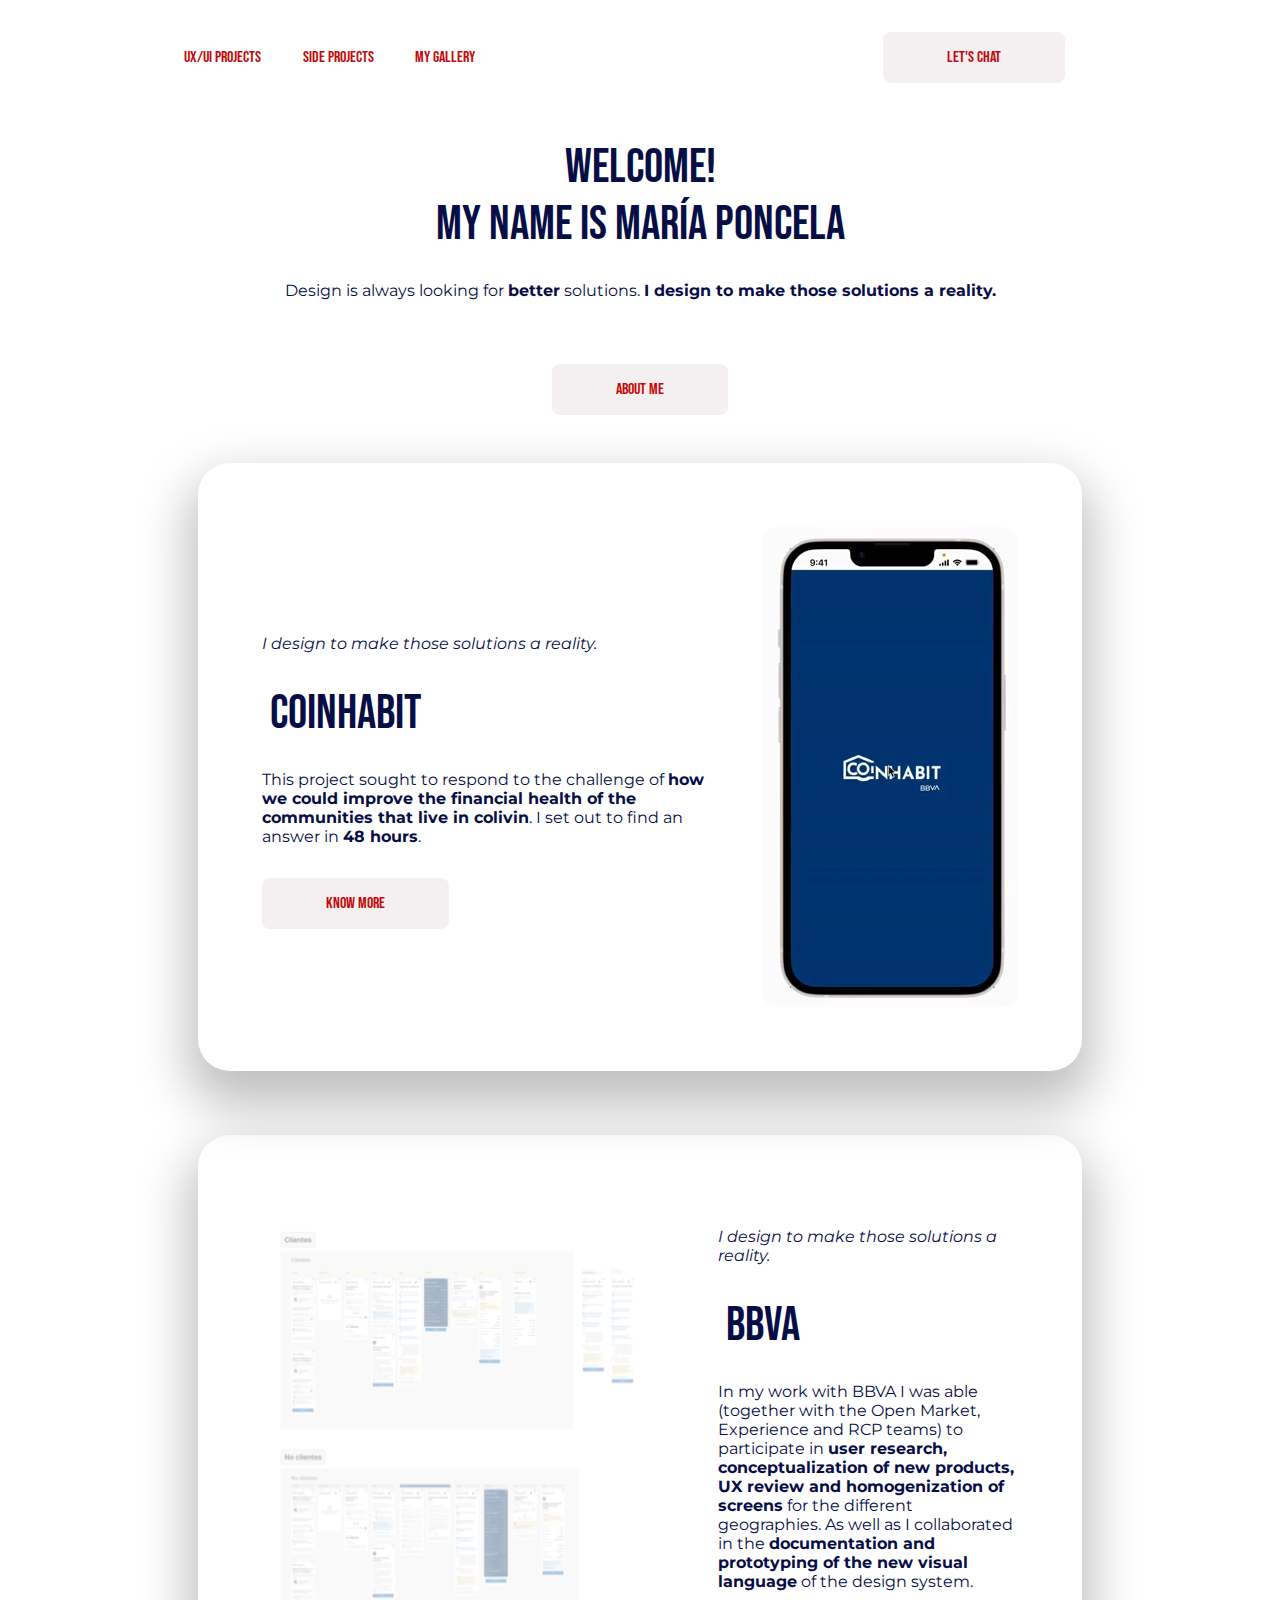
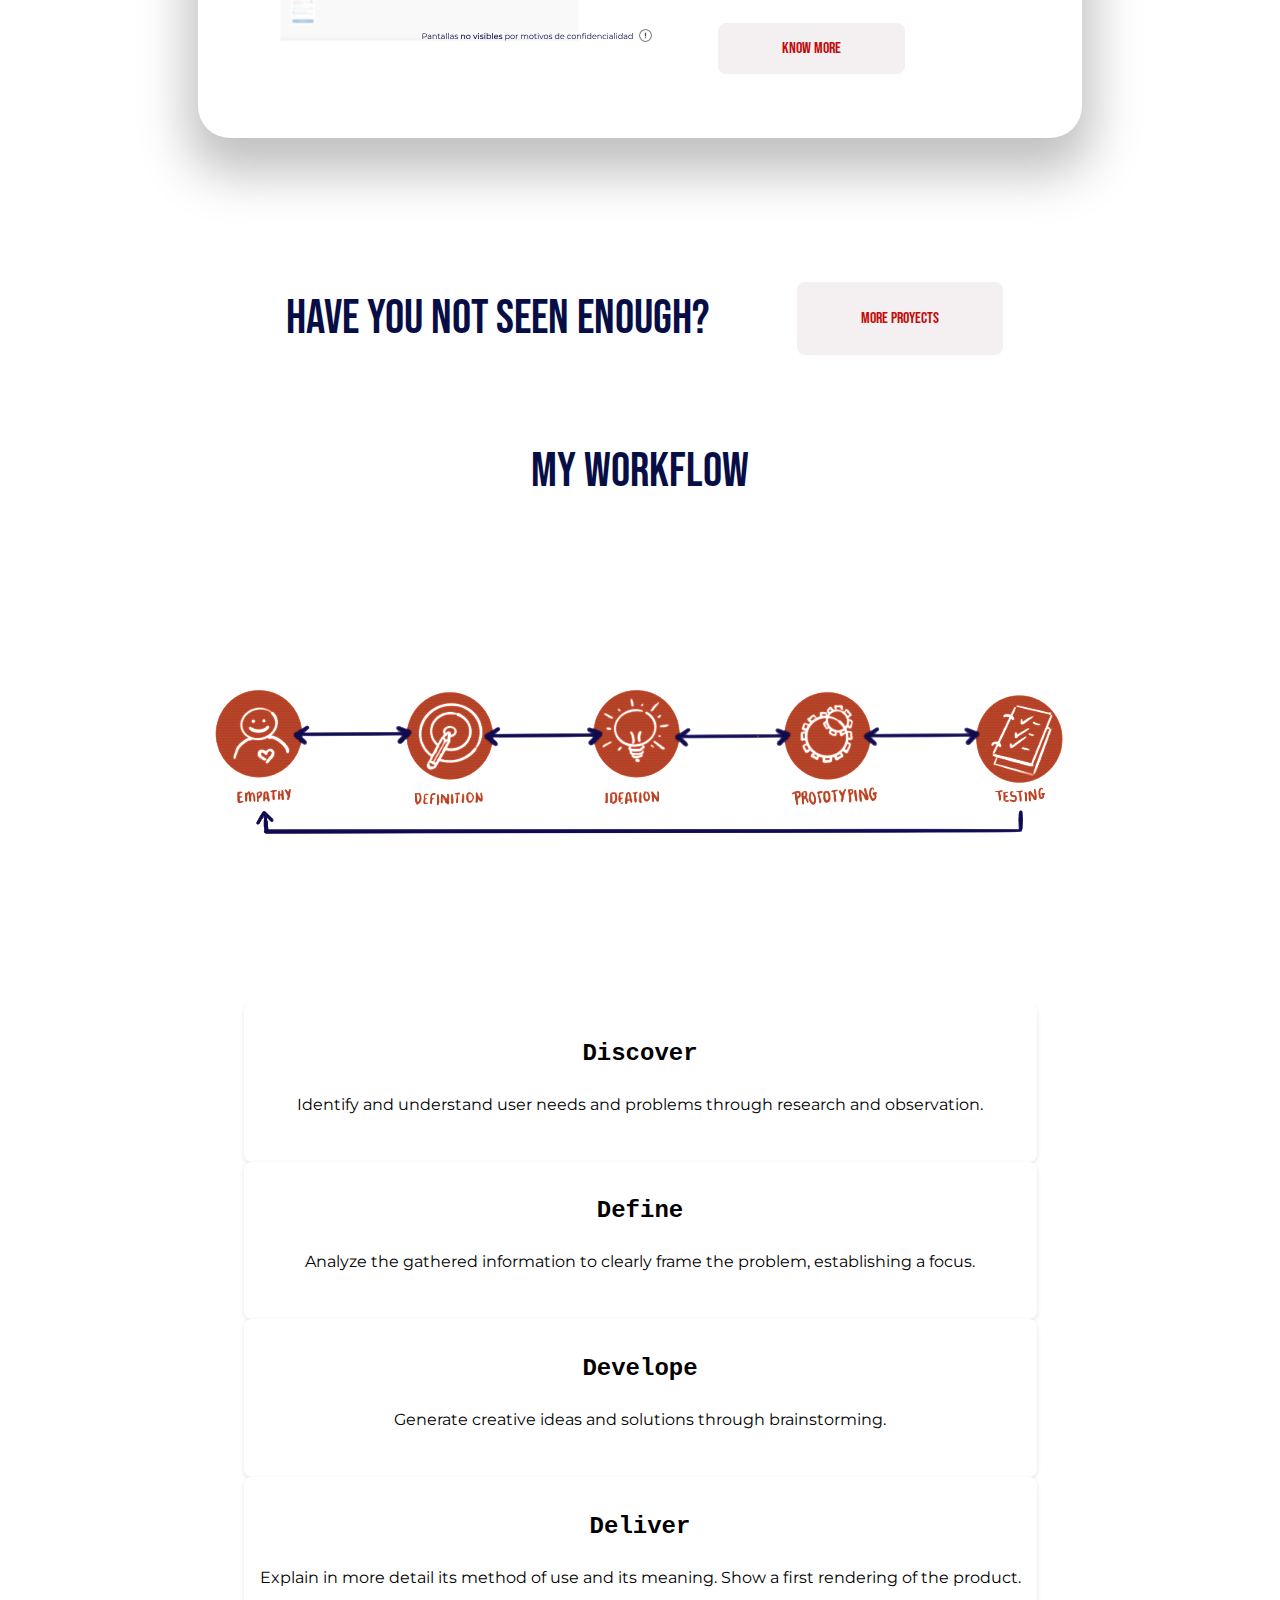
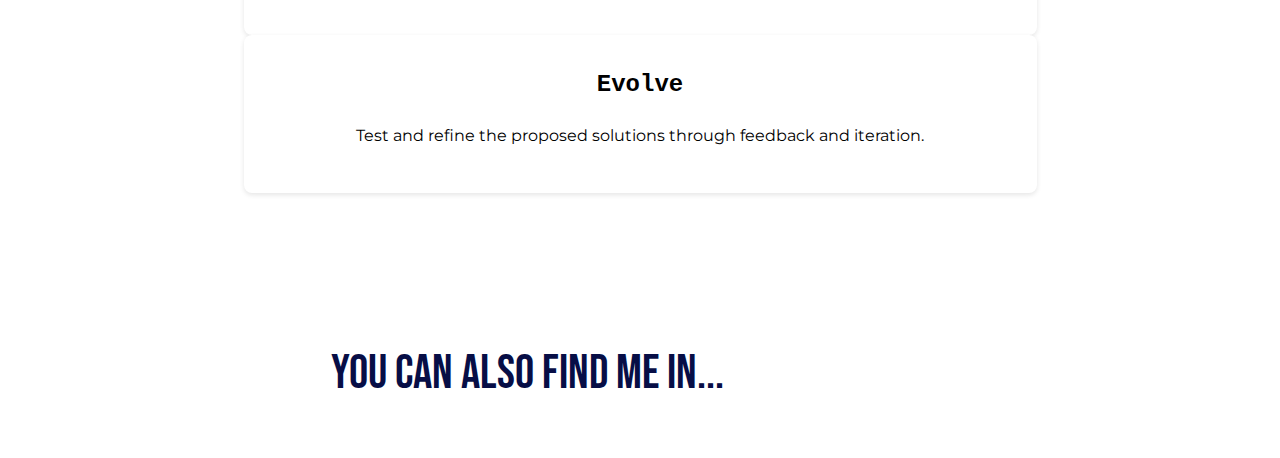
==== index.html @ a4294f57 "feat: rediseño web" ====
<!DOCTYPE html>
<html>
    <head>
        <meta charset="UTF-8">
    <meta name="viewport" content="width=device-width, initial-scale=1.0">
        <title>Meriweb</title>
        <link rel="stylesheet" href="https://cdnjs.cloudflare.com/ajax/libs/font-awesome/6.6.0/css/all.min.css" integrity="sha512-Kc323vGBEqzTmouAECnVceyQqyqdsSiqLQISBL29aUW4U/M7pSPA/gEUZQqv1cwx4OnYxTxve5UMg5GT6L4JJg==" crossorigin="anonymous" referrerpolicy="no-referrer" />
        <link rel="stylesheet" href="main.css">
    </head>

    <body>
        <header>
            <nav>
                <a href="index.html">UX/UI Projects</a>
                <a href="Side.html">Side Projects</a>
                <a href="Gallery.html">My Gallery</a>
            </nav>
            <button onclick="window.location='Chat.html'">Let's chat</button>
        </header>

        <main>
            <h1>Welcome!<br>My name is María Poncela</h1>
            <p>Design is always looking for <strong>better</strong> solutions. <strong>I design to make those solutions a reality.</strong></p>
            <button onclick="window.location='About.html'">About me</button>
        </main>
        

        <section class="proyect">
            <div>
                <p><em>I design to make those solutions a reality.</em></p>
                <h1>Coinhabit</h1>
                <p>This project sought to respond to the challenge of <strong>how we could improve the financial health of the communities that live in colivin</strong>. I set out to find an answer in <strong> 48 hours</strong>.</p>
                <button>know more</button>
            </div>
            <!-- <iframe style="border: 1px solid rgba(0, 0, 0, 0.1);" width="800" height="450" src="https://embed.figma.com/proto/X1qiUexBBU9hiqyT2tZWs3/Coinhabit?node-id=3-734&node-type=canvas&scaling=scale-down&content-scaling=fixed&page-id=0%3A1&starting-point-node-id=3%3A734&share=1&embed-host=share" allowfullscreen></iframe>            -->
            <video class="video" autoplay muted loop>
                <source src="images/coinhabit.mp4">
            </video>  
        </section>
        <section class="proyect">
            <img src="images/BBVA.svg">
            <div>
                <p><em>I design to make those solutions a reality.</em></p>
                <h1>BBVA</h1>
                <p>In my work with BBVA I was able (together with the Open Market, Experience and RCP teams) to participate in <strong>user research, conceptualization of new products, UX review and homogenization of screens</strong> for the different
                        geographies. As well as I collaborated in the <strong>documentation and prototyping
                        of the new visual language</strong> of the design system.</p>
                <button>know more</button>
            </div>
        </section>
        <section class="content">
            <h1>Have you not seen enough?</h1>
            <button onclick="window.location='Side.html'">more proyects</button>
        </section>
        <h1 class="work">My workflow</h1>
        <img class="process" src="images/process.gif" responsive-image></img>
        <div class="card-process">
            <div class="card1">
                <h2>Discover</h2>
                <p>Identify and understand user needs and problems through research and observation.</p>
            </div>
            <div class="card1">
                <h2>Define</h2>
                <p>Analyze the gathered information to clearly frame the problem, establishing a focus.</p>
            </div>
            <div class="card1">
                <h2>Develope</h2>
                <p>Generate creative ideas and solutions through brainstorming.</p>
            </div>
            <div class="card1">
                <h2>Deliver</h2>
                <p>Explain in more detail its method of use and its meaning. Show a first rendering of the product.</p>
            </div>
            <div class="card1">
                <h2>Evolve</h2>
                <p>Test and refine the proposed solutions through feedback and iteration.</p>
            </div>
        </div>
        <img class="loup" src="images/Footer.gif"></img>
        <footer>
            <h1>You can also find me in...</br></h1>
            <div class="RRSS">
                <button><i class="fab fa-linkedin-in"></i></button>
                <button><i class="fab fa-behance"></i></button>
                <button><i class="fab fa-instagram"></i></button>
                <button><i class="fab fa-github"></i></button>
            </div>
        </footer>
    </body>
---- main.css ----
@import url('https://fonts.googleapis.com/css2?family=Bebas+Neue&display=swap');
@import url("https://fonts.googleapis.com/css2?family=Montserrat&display=swap");


:root {
    font-size: 16px;
    font-family: 'Courier New', Courier, monospace;
    --red: #C30A0A;
    --bg: #F4F0F1;
    --black: #070E46;

    --ladoX: 60px;
    --ladoY: 60px;
    --esquina: 100%;

    --font-title: "Bebas Neue", sans-serif;
    --font-content: "Montserrat", sans-serif;
}

/* ----------------------------------------------------- */




body {
    display: flex;
    flex-direction: column;
    align-items: center;
    max-width: 944px;
    margin: 0 auto;
    margin-bottom: 2rem;
    cursor: url('images/cursor.svg'), auto; 
}


h1 {
    font-family: var(--font-title);
    color: var(--black);
    font-size: 3rem;
    font-weight: normal;
    margin: 0.5rem;
}

p {
    font-family: var(--font-content);
    margin: 0;
    margin-bottom: 2rem;
}

button {
    margin-left: auto;
    font-family: var(--font-title);
    font-size: 1rem;
    background-color: var(--bg); 
    border: none;              
    color: var(--red);             
    padding: 1rem 4rem;                    
    border-radius: 0.5rem;       
    transition: background-color 0.3s;
}

button:hover {
    background-color: var(--red); 
    color: white;
    cursor: url('images/cursor.svg'), auto;
}

.loup{
    padding-top: 2rem;
    margin-top: 2rem;
}

/* ----------------------------------------------------- */


header {
    display: flex;
    align-items: center;
    padding: 1rem; 
    width: 100%;
    margin: 1rem 0;
}

header button {
        position: relative;
        display: inline-block;
        margin-right: 5%;
      }
      
      .dropdown-content {
        display: none;
        position: absolute;
        background-color: #f9f9f9;
        min-width: 160px;
        box-shadow: 0px 8px 16px 0px rgba(0,0,0,0.2);
        padding: 12px 16px;
        z-index: 1;
      }
      
      .dropdown:hover .dropdown-content {
        display: block; }


nav {
    margin-right: auto;
    list-style-type: none;
    margin: 0;
    padding: 0;
    overflow: hidden;
}

nav a {
    font-family: var(--font-title);
    font-size: 1rem;
    color: var(--red); 
    text-decoration: none; 
    padding: 0 1rem;
    transition: background-color 0.3s;
}


a:hover:not(.active) { 
    color: black; 
    text-decoration: underline;
    font-size: 1.2rem;
    cursor: url('images/cursor6.svg'), auto;
}
 


/* ----------------welcome------------------------------------- */ 


main {
    padding: 1rem;
    text-align: center; 
    color: var(--black);
}

main img {
    max-width: 20rem;
}

main button {
    margin-top: 2rem;
}

.portada {
    border:thin solid black;
        width: 500% !important;
        height: 200px; /* Altura de la portada */
        background-size: cover;
        
    
}

/* ------------------trabajos----------------------------------- */





/* ------------------side proyects----------------------------------- */ 


.container {
    display: grid;
    grid-template-columns: repeat(2, 1fr);
    justify-content: center;
}

article {
    display: flex;
    flex-wrap: wrap;
    justify-content: center;
    align-items: center;
    max-width: 944px;
}

.card {
    position: relative; 
    display: flex;
    align-items: center; 
    justify-content: center; 
    text-align: center;  

    border-radius: 8px;  
    height: 300px;
    width: 400px;
  
    margin: 1rem;
    background-color: rgba(0, 0, 0, 0.05); 
    transition: background-color 0.3s ease;
    overflow: hidden; 
}

.card::before ,.image{
    content: ''; 
    position: absolute; 
    top: 0;
    left: 0;
    right: 0;
    bottom: 0;
    width: 450px;
    background-image: inherit; 
    background-size: cover; 
    background-position: center; 
    opacity: 0; 
    transition: opacity 0.3s ease; 
    z-index: 1;
    filter: brightness(100%); 
}

.image{
    width: 100%;
    height: 100%;
}

.card:hover::before ,.image:hover, .image:after {
    opacity: 1;
 }

 .card:hover .title {
    opacity: 0; 
}

.title {
    margin: 0; 
    color: var(--black); 
    z-index: 3; 
    position: relative; 
    transition: opacity 0.3s ease; 
}




.tags {
    position: absolute;
    top: 10px;
    left: 10px;
    
}

.tag {
    background-color: var(--bg);
    border: 1.5px solid var(--red);
    border-radius: 1rem;
    color: var(--red);
    font-family: var(--font-title);
    padding: 5px 10px;

    margin-right: 5px;
    font-size: 12px;
    z-index: 4;
    position: relative;

}




/* ------------------about----------------------------------- */ 

.about {
    display: flex;
    margin: 0 1.5rem; 
    color: var(--black);
    justify-content: center;
    align-items: center;
    width: 100%; 
    max-width:944px;
    padding: 4rem;
    border-radius: 2rem;
    gap: 3rem;
    box-shadow: 0 25px 50px 10px rgb(0 0 0 / 0.25);
}


.about img {
        max-width: 40%; 
        height: 70%; 
        width: 90%;
}


/* ------------------gallery----------------------------------- */ 

   
.responsive {
    display: grid;
    grid-template-columns: repeat(5, 1fr);
    justify-content: center;
    background-size: cover;
    gap: 0;
    row-gap: 0;
  }  


.gallery img:hover {
    box-shadow: 0 25px 50px 10px rgb(0 0 0 / 0.25);
    width: 0%;
    transform: scale(1);
    z-index: 2;
    position: relative;
    transition: 1s;
    border-radius: 0.5rem;
    width: 200%; 
    height: 100%;
  }
  
  
 .gallery img {
    width: 100%;
    height: auto;
    filter: brightness(100%);
    object-fit: cover;
    width: 200px; 
    height: 200px;
    gap: 0;
    row-gap: 0;

  }

/* 
.gallery1{
    position: relative;
    width: 400px;
    height: 300px;
    perspective: 1000px;
}
.comic {
    position: absolute;
    width: 50%;
    height: 100%;
    background-color: white;
    border: 1px solid #ccc;
    box-shadow: 0 0 10px rgba(0, 0, 0, 0.2);
    transform-origin: left; 
    transition: transform 0.6s;
}

.comic:hover{
    transform: rotateY(180deg);
} */

/* ------------------card proyects----------------------------------- */ 

.proyect {
    display: flex;
    margin: 2rem 1.5rem; 
    color: var(--black);
    justify-content: center;
    align-items: center;
    width: 80%;; 
    max-width:944px;
    padding: 4rem;
    border-radius: 2rem;
    gap: 3rem;
    box-shadow: 0 25px 50px 10px rgb(0 0 0 / 0.25);
}


/* ----------------------More proyects------------------------------- */ 

.content {
    display: flex;
    margin: 7rem 1.5rem 3rem; 
    justify-content: center;
    color: var(--black);
    max-width: 1000px;
    gap: 5rem;
    position: relative;
}


.content div {
    padding: 5rem 2rem;
}

video {
    border-radius: 1rem;
    min-height: 5rem;
}

/* ----------------------Chat------------------------------- */ 

form {
    display: flex;
    align-items: center;
    height: 200px;
}
.email{
    margin:calc(50vh - 220px) auto;
    padding:20px 30px;
    max-width:calc(100vw - 40px);
    box-sizing:border-box;
    position:relative;
}

input{
    width:80%;
    padding:10px;
    box-sizing:border-box;
    background:none;
    outline:none;
    resize:none;
    border:0;
    transition:all .3s;
    border-bottom:2px solid var(--red);
    font-family: var(--font-content);
}
input:focus{
    border-bottom:2px solid var(--black)
}

p:before{
    content:attr(type);
    display:block;
    margin:28px 0 0;
    font-size:14px;
    color:#5a5a5a
}

textarea {
        width: 100%;
        height: 150px;
        padding: 1rem 0 0 0.5rem;
        font-family: var(--font-content);
        border-bottom:2px solid var(--red)
} 


.contact{
    display: block;
    justify-items: right !important;
    width: 20%; 
    max-width:944px;
    text-align: right;
}

/* ----------------------process------------------------------- */ 

.work {
    text-align: center; 
    padding-top: 2rem;
    max-width: 800px;
}

.process {
    width: 100%;
    filter: brightness(150%); 
    
}

.card-container {
    display: grid;
    grid-template-columns: repeat(5, 1fr);
    gap: 1rem;
    padding: 1rem;
    font-family: var(--font-title);
    font-weight: normal;
    color: var(--black);  
    margin-bottom: 2rem;
}

.card1 h1 {
    font-family: var(--font-title);
}

.card1 {
    background: white;
    border: none;
    border-radius: 8px;
    padding: 1rem;
    text-align: center;
    box-shadow: 0 2px 5px rgba(0, 0, 0, 0.1);
    transition: transform 0.3s, box-shadow 0.3s;
    flex-direction: column;
}

.card:hover {
    transform: scale(1.05);
    box-shadow: 0 4px 10px rgba(0, 0, 0, 0.2);
}


/* ----------------------footer------------------------------- */ 

.loup {
    opacity: 1 !important;
    width: 944px;
    filter: none;

}

footer {
    display: flex;
    justify-content: center;
    align-items: center;
    width: 100%;
    padding: 1rem;

    border-radius: 0.5rem;
}


.RRSS {
    display: flex;
    margin-left: 5%;               
    border-radius: 0.5rem;
    gap: 0.5rem;
}

.RRSS button {
    padding: 1rem 1.2rem !important;
    background-color: white;              
    color: var(--black);                                    
}

.RRSS button:hover {
    background-color: var(--red); 
    color: white;
    cursor: url('images/cursor6.svg'), auto;
}








/* Media Queries */

@media (max-width: 800px) {
 
    h1{
        font-size: 230%;
        }
    
    /* ............................................. */
    
    nav a{
        display: block;
        width: 100%;
        margin-left: 5%;
        margin-right: 5%;
        gap: 10%;
    }


    /* ............................................. */

    main{
        margin: 10%;
    }
    main h1{
        font-size: 250%;
        width: 100%;
    }
    main p{
        font-size: 70%;
        width: 100%;
    }

    /* ............................................. */

    .proyect {
        font-size: 0.7rem; 
        width: 70%;
        flex-wrap: wrap;
        flex-direction: column; 
        align-items: center; 
        text-align: center; 
    }

    .proyect video,
    .proyect img {
        max-width: 90%; 
        height: 90%; 
        width: 100%;
    }

    /* ............................................. */  
    
    .about{
        font-size: 0.7rem; 
        width: 70%;
        flex-wrap: wrap;
        flex-direction: column; 
        align-items: center; 
        text-align: center; 
        display:block;
    }
    .about img{
        min-width: 70%;
    }

    /* ............................................. */

    .content {
        font-size: 0.7rem; 
        width: 80%;
        margin:10%
    }
    
    .content h1 {
        font-size: 300%;

    }

    /* ............................................. */

    .card-container {
        max-width: 100%;
        font-size: 50%;
    }

    /* ............................................. */

    .loup {
        display: none;
    }

    footer{
        display: flex;
        flex-wrap: wrap;
        font-size: 10%;
        justify-content: center;
        align-items: center;
        width: 80%;
        padding-top: 4rem;
    }
    footer h1{
        font-size: 1500%;
    }
    
}

@media (max-width: 500px) {
 
    h1{
    font-size: 200%;
    }

    /* ............................................. */

     nav a{
        display: block
    } 

    a{
        font-size: 80%;
    } 

    /* ............................................. */

    main{
        margin: 10%;
    }
    main h1{
        font-size: 250%;
        width: 100%;
    }
    main p{
        font-size: 70%;
        width: 100%;
    }

    /* ............................................. */

    .proyect {
        font-size: 0.5rem; 
        width: 55%;
        flex-wrap: wrap;
        flex-direction: column; 
        align-items: center; 
        text-align: center; 

    }

    .proyect video,
    .proyect img {
        max-width: 90%; 
        height: 90%; 
        width: 100%;
    }

    /* ............................................. */

    .about{
        font-size: 0.7rem; 
        width: 50%;
        flex-wrap: wrap;
        flex-direction: column; 
        align-items: center; 
        text-align: center; 
    }

    .about img{
        min-width: 50%;
    }

    /* ............................................. */

    .content {
        font-size: 0.5rem; 
        width: 200px;
        margin:10%
    }
    
    .content h1 {
        font-size: 300%;

    }
    
    /* ............................................. */

    .card-container {
        display: flex;
        flex-wrap: wrap;
        font-size: 50%;
        justify-content: center;
    }

    /* ............................................. */   

    .loup {
        display: none;
    }

    footer{
        display: flex;
        flex-wrap: wrap;
        font-size: 10%;
        justify-content: center;
        align-items: center;
        width: 70%;
    }
    footer h1{
        font-size: 1500%;
    }

}

@media (max-width: 390px) {
    
    .body{
        margin: 7rem;
        font-size: 30%;
    }

    h1{
        font-size: 200%;
        }
    
    /* ............................................. */   

    nav a{
        display: block
    } 

    a{
        font-size: 70%;
    }

    /* ............................................. */   
 
    .main{
        font-size: 10%;
    }

    /* ............................................. */   

    .proyect {
        font-size: 0.5rem;
        width: 55%;
        flex-wrap: wrap;
        flex-direction: column; 
        align-items: center; 
        text-align: center; 

    }

    .proyect video,
    .proyect img {
        max-width: 100%; 
        height: 100%; 
        width: 100%;
    }

    /* ............................................. */

    .about{
        font-size: 0.7rem; 
        width: 50%;
        flex-wrap: wrap;
        flex-direction: column; 
        align-items: center; 
        text-align: center; 
    }
    .about img{
        min-width: 100%;
    }


    /* ............................................. */   

    .content {
        font-size: 0.5rem; 
        width: 200px;
    }
    
    .content h1 {
        font-size: 300%;

    }

    /* ............................................. */

    .card-container {
        max-width: 100%;
        font-size: 50%;
    }

    /* ............................................. */   

    .loup {
        display: none;
    }

    footer{
        display: flex;
        flex-wrap: wrap;
        font-size: 10%;
        justify-content: center;
        align-items: center;
        width: 70%;
    }
    footer h1{
        font-size: 1500%;
    }
    
}
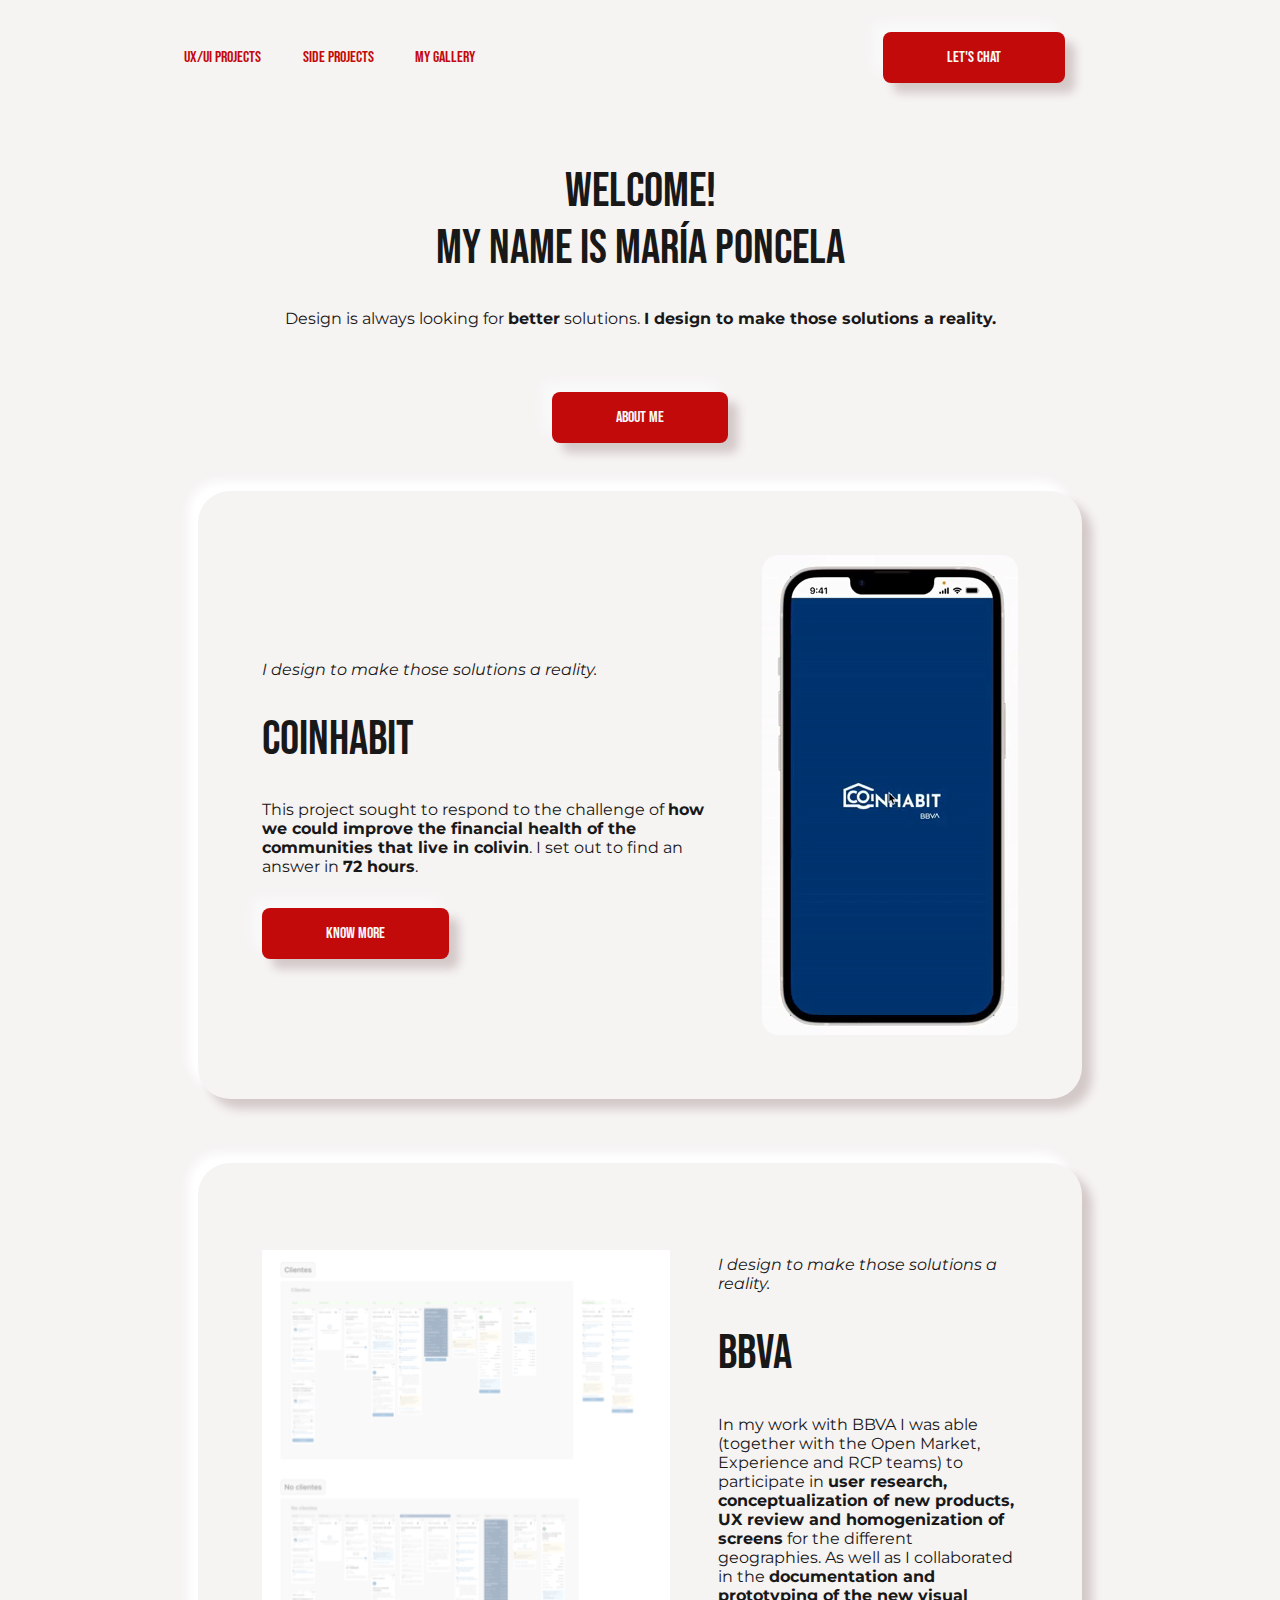
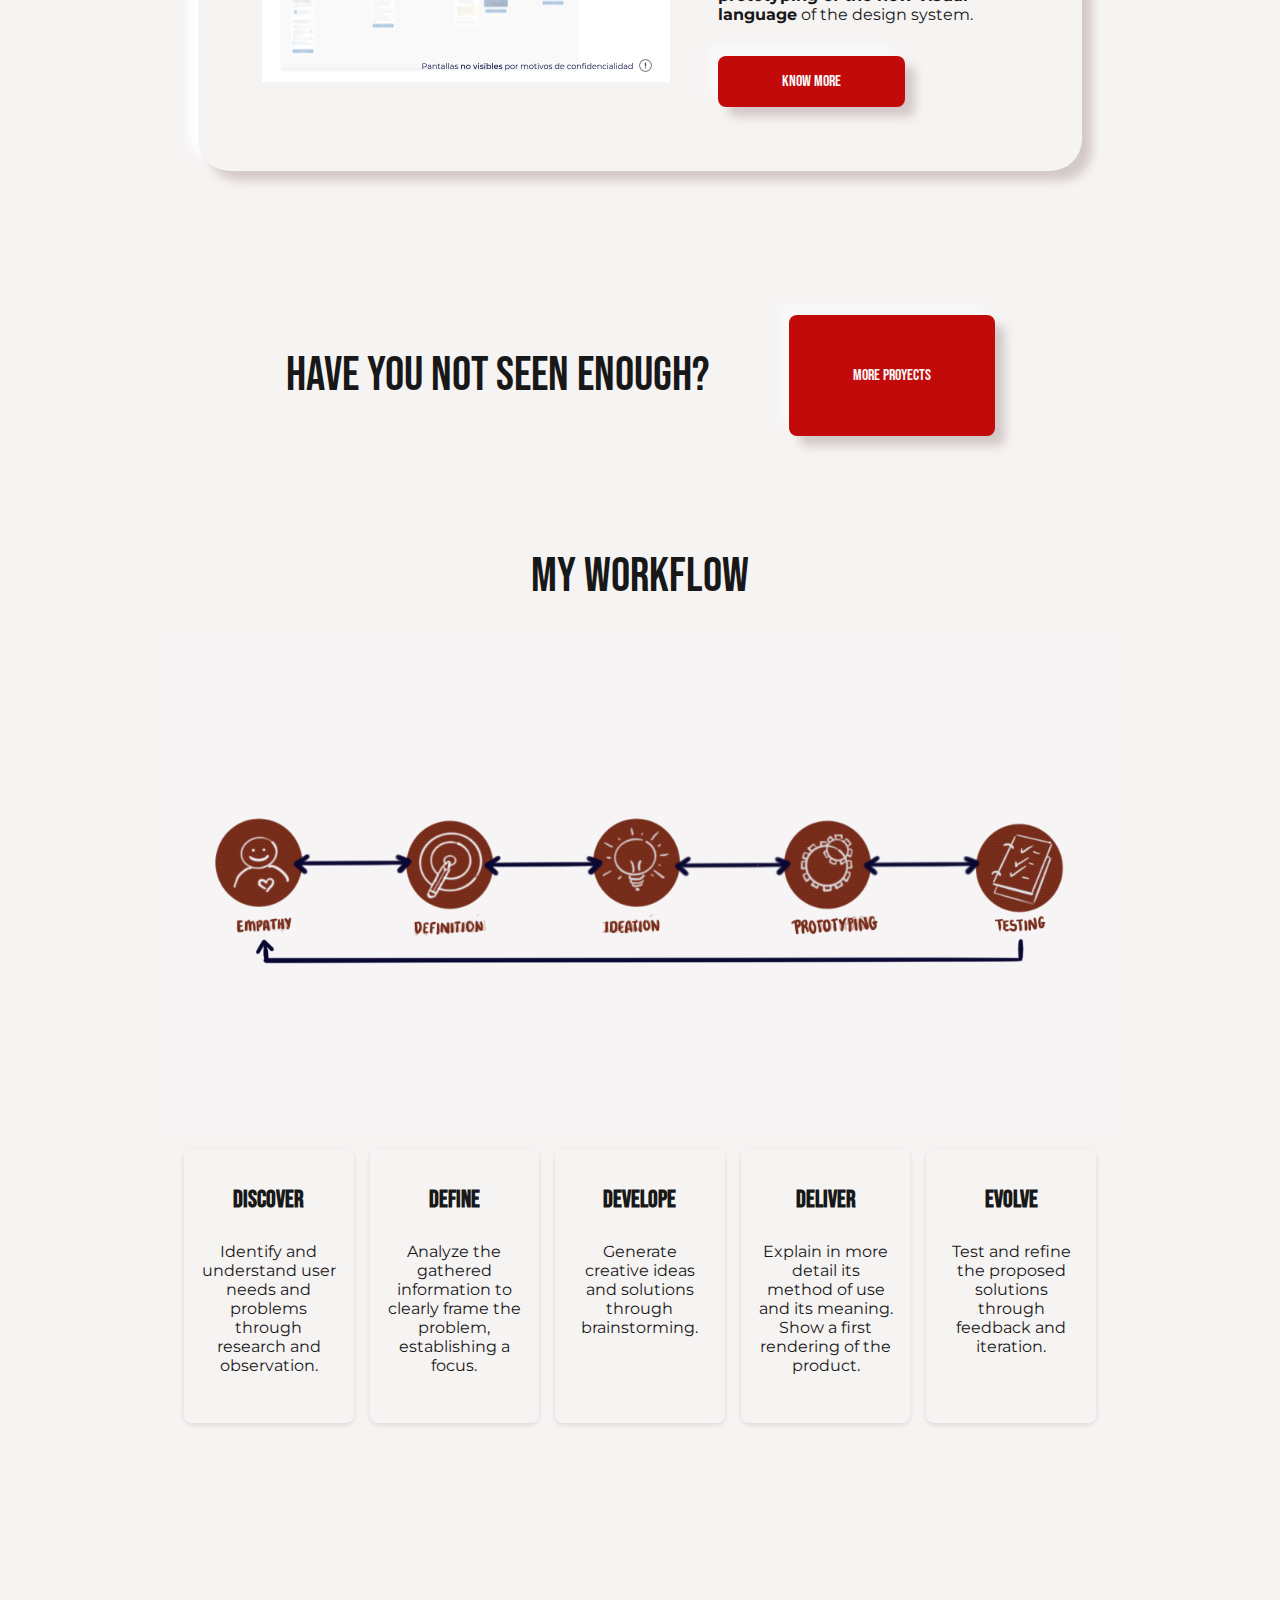
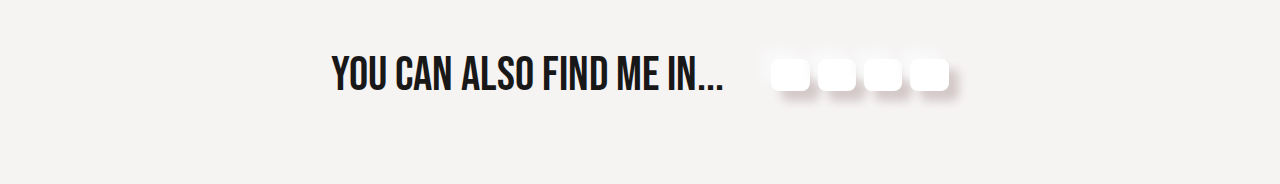
==== commit ae78003d: "Fix button BBVA" ====
--- a/index.html
+++ b/index.html
@@ -29,8 +29,8 @@
             <div>
                 <p><em>I design to make those solutions a reality.</em></p>
                 <h1>Coinhabit</h1>
-                <p>This project sought to respond to the challenge of <strong>how we could improve the financial health of the communities that live in colivin</strong>. I set out to find an answer in <strong> 48 hours</strong>.</p>
-                <button>know more</button>
+                <p>This project sought to respond to the challenge of <strong>how we could improve the financial health of the communities that live in colivin</strong>. I set out to find an answer in <strong> 72 hours</strong>.</p>
+                <button onclick="window.location='Coinhabit.html'">know more</button>
             </div>
             <!-- <iframe style="border: 1px solid rgba(0, 0, 0, 0.1);" width="800" height="450" src="https://embed.figma.com/proto/X1qiUexBBU9hiqyT2tZWs3/Coinhabit?node-id=3-734&node-type=canvas&scaling=scale-down&content-scaling=fixed&page-id=0%3A1&starting-point-node-id=3%3A734&share=1&embed-host=share" allowfullscreen></iframe>            -->
             <video class="video" autoplay muted loop>
@@ -45,7 +45,7 @@
                 <p>In my work with BBVA I was able (together with the Open Market, Experience and RCP teams) to participate in <strong>user research, conceptualization of new products, UX review and homogenization of screens</strong> for the different
                         geographies. As well as I collaborated in the <strong>documentation and prototyping
                         of the new visual language</strong> of the design system.</p>
-                <button>know more</button>
+                <button onclick="window.location='bbva.html'">know more</button>
             </div>
         </section>
         <section class="content">
@@ -80,10 +80,10 @@
         <footer>
             <h1>You can also find me in...</br></h1>
             <div class="RRSS">
-                <button><i class="fab fa-linkedin-in"></i></button>
-                <button><i class="fab fa-behance"></i></button>
-                <button><i class="fab fa-instagram"></i></button>
-                <button><i class="fab fa-github"></i></button>
+                <button onclick="window.location='https://www.linkedin.com/in/mariaponzela/'"><i class="fab fa-linkedin-in"></i></button>
+                <button onclick="window.location='https://www.linkedin.com/in/mariaponzela/'"><i class="fab fa-behance"></i></button>
+                <button onclick="window.location='https://www.instagram.com/mariaponzela/?next=%2F&hl=es'"><i class="fab fa-instagram"></i></button>
+                <button onclick="window.location='https://github.com/mariaponzela/website'"><i class="fab fa-github"></i></button>
             </div>
         </footer>
     </body>
--- a/main.css
+++ b/main.css
@@ -8,6 +8,15 @@
     --red: #C30A0A;
     --bg: #F4F0F1;
     --black: #070E46;
+    --back: #EDF2F0;
+    --neu-1: #f6f3f3;
+    --neu-2: #d4c9c9;
+
+    --white: #f9f9f9;
+    --gray: #a0a5a8;
+    --black: #181818;
+
+    --purple: #032ba5;
 
     --ladoX: 60px;
     --ladoY: 60px;
@@ -15,10 +24,11 @@
 
     --font-title: "Bebas Neue", sans-serif;
     --font-content: "Montserrat", sans-serif;
+
+    
 }
 
 /* ----------------------------------------------------- */
-
 
 
 
@@ -30,6 +40,8 @@
     margin: 0 auto;
     margin-bottom: 2rem;
     cursor: url('images/cursor.svg'), auto; 
+    background-color: var(--neu-1);
+	color: var(--gray);
 }
 
 
@@ -38,7 +50,6 @@
     color: var(--black);
     font-size: 3rem;
     font-weight: normal;
-    margin: 0.5rem;
 }
 
 p {
@@ -51,18 +62,23 @@
     margin-left: auto;
     font-family: var(--font-title);
     font-size: 1rem;
-    background-color: var(--bg); 
+    background-color: var(--red); 
     border: none;              
-    color: var(--red);             
+    color: var(--white);             
     padding: 1rem 4rem;                    
     border-radius: 0.5rem;       
-    transition: background-color 0.3s;
+	box-shadow:
+		10px 10px 10px var(--neu-2),
+		-10px -10px 10px var(--white);
 }
 
 button:hover {
-    background-color: var(--red); 
-    color: white;
+    background-color: var(--white); 
+    color: var(--red);
     cursor: url('images/cursor.svg'), auto;
+    box-shadow: 0 0 0 transparent, 0 0 0 transparent, inset -10px -10px 10px 0px var(--white), inset 10px 10px 10px 0px #aeaec0;
+  transform: scale(.9);
+    
 }
 
 .loup{
@@ -79,6 +95,8 @@
     padding: 1rem; 
     width: 100%;
     margin: 1rem 0;
+
+    
 }
 
 header button {
@@ -87,18 +105,6 @@
         margin-right: 5%;
       }
       
-      .dropdown-content {
-        display: none;
-        position: absolute;
-        background-color: #f9f9f9;
-        min-width: 160px;
-        box-shadow: 0px 8px 16px 0px rgba(0,0,0,0.2);
-        padding: 12px 16px;
-        z-index: 1;
-      }
-      
-      .dropdown:hover .dropdown-content {
-        display: block; }
 
 
 nav {
@@ -145,37 +151,156 @@
     margin-top: 2rem;
 }
 
-.portada {
-    border:thin solid black;
-        width: 500% !important;
-        height: 200px; /* Altura de la portada */
-        background-size: cover;
-        
-    
-}
 
 /* ------------------trabajos----------------------------------- */
 
-
-
-
+.cover_coinhabit {
+    background-image: url('images/Coinhabit/coinhabit3.jpg'); 
+    background-size: cover;
+    background-position: center;
+    display: flex;
+    align-items: left;
+    text-align: left;
+    height: 400px;
+    width: 944px;
+    transform: scale(1);
+}
+
+.cover_bbva {
+    background-image: url('images/BBVA/vela.jpg'); 
+    background-size: cover;
+    background-position: center;
+    display: flex;
+    align-items: left;
+    text-align: left;
+    height: 400px;
+    width: 944px;
+    transform: scale(1);
+}
+
+.video_coinhabit {
+    width: 100%;; 
+    max-width:944px;
+}
+
+.video_process {
+    width: 450px; 
+    max-width:450px;
+}
+.context {
+    display: flex;
+    margin: 4rem 1.5rem; 
+    color: var(--black);
+    justify-content: center;
+    align-items: center;
+    width: 95%; 
+    max-width:944px;
+    /* padding: 2rem; */
+    border-radius: 2rem;
+    gap: 3rem;
+    text-align: center;
+    /* border: thin solid black; */ 
+    /* /* position: relative;
+    animation: mymove 5s;
+    animation-fill-mode: forwards;
+    animation-timing-function: ease; */
+}
+
+.context1 {
+    display: flex;
+    text-align: left;
+    width: 100%; 
+    margin: 4rem;
+}
+
+/* @keyframes mymove {
+    from {left: -4000px;}
+    to {left: 0px;}
+  } */ 
+
+
+  .renders {
+    display: grid;
+    grid-template-columns: repeat(2, 1fr);
+    justify-content: center;
+    background-size: cover;
+    gap: 0;
+    row-gap: 0;
+  }  
+
+.ejemplos {
+    width: 470px;
+    height: 400px;
+    object-fit:cover;
+}
+
+.ContainerCenter{
+    display: flex;
+    align-items: center;
+    flex-direction: column;
+  }
+  /* Input */
+  input{display: none}
+  
+  .carrusel {
+    width: 944px; /* Ancho ajustado */
+    height: 510px; /* Alto ajustado */
+    overflow: hidden;
+    position: relative;
+    border: 2px solid #ccc;
+}
+.slides {
+    display: flex;
+    transition: transform 0.5s ease;
+    width: 100%; /* Ancho fijo */
+}
+.slide {
+    min-width: 944px; /* Ancho de cada página ajustado */
+    height: 510px; /* Alto de cada página ajustado */
+}
+canvas {
+    width: 100%;
+    height: auto;
+}
+
+.arrow {
+    position: absolute;
+    top: 50%;
+    transform: translateY(-50%);
+    background-color: rgba(255, 255, 255, 0.7);
+    border: 1px solid #ccc;
+    cursor: pointer;
+    padding: 10px;
+    z-index: 10;
+}
+.arrow-left {
+    left: 10px;
+}
+.arrow-right {
+    right: 10px;
+}
 
 /* ------------------side proyects----------------------------------- */ 
 
+
+.container {
+ 
+    justify-content: center;
+    max-width: 944px;
+}
 
 .container {
     display: grid;
     grid-template-columns: repeat(2, 1fr);
-    justify-content: center;
-}
-
-article {
+}
+
+/* article {
     display: flex;
     flex-wrap: wrap;
     justify-content: center;
     align-items: center;
     max-width: 944px;
-}
+} */
 
 .card {
     position: relative; 
@@ -273,7 +398,10 @@
     padding: 4rem;
     border-radius: 2rem;
     gap: 3rem;
-    box-shadow: 0 25px 50px 10px rgb(0 0 0 / 0.25);
+    background-color: var(--neu-1);
+	box-shadow:
+		10px 10px 10px var(--neu-2),
+		-10px -10px 10px white;
 }
 
 
@@ -357,7 +485,10 @@
     padding: 4rem;
     border-radius: 2rem;
     gap: 3rem;
-    box-shadow: 0 25px 50px 10px rgb(0 0 0 / 0.25);
+    background-color: var(--neu-1);
+	box-shadow:
+		10px 10px 10px var(--neu-2),
+		-10px -10px 10px white;
 }
 
 
@@ -449,12 +580,12 @@
 
 .process {
     width: 100%;
-    filter: brightness(150%); 
-    
-}
-
-.card-container {
-    display: grid;
+    filter: brightness(99%); 
+    
+}
+
+.card-process {
+    display: grid !important;
     grid-template-columns: repeat(5, 1fr);
     gap: 1rem;
     padding: 1rem;
@@ -469,7 +600,7 @@
 }
 
 .card1 {
-    background: white;
+    background: var(--neu-1);
     border: none;
     border-radius: 8px;
     padding: 1rem;
@@ -485,6 +616,9 @@
 }
 
 
+
+
+
 /* ----------------------footer------------------------------- */ 
 
 .loup {
@@ -521,7 +655,8 @@
 .RRSS button:hover {
     background-color: var(--red); 
     color: white;
-    cursor: url('images/cursor6.svg'), auto;
+    cursor: url('images/cursor.svg'), auto;
+
 }
 
 
@@ -599,6 +734,14 @@
 
     /* ............................................. */
 
+    .responsive {
+        display: grid;
+        grid-template-columns: repeat(3, 1fr);
+     }
+
+    /* ............................................. */
+
+
     .content {
         font-size: 0.7rem; 
         width: 80%;
@@ -612,7 +755,7 @@
 
     /* ............................................. */
 
-    .card-container {
+    .card-process {
         max-width: 100%;
         font-size: 50%;
     }
@@ -689,6 +832,31 @@
 
     /* ............................................. */
 
+    .container {
+        display: grid;
+        grid-template-columns: repeat(1, 1fr);
+    }
+
+    .card {
+        height: 300px;
+        width: 300px; 
+    }
+    
+    .card::before ,.image{
+        width: 350px;
+        object-fit: cover;
+     }
+
+    /* ............................................. */
+
+    .responsive {
+        display: grid;
+        grid-template-columns: repeat(2, 1fr);
+    
+     }
+
+    /* ............................................. */
+
     .about{
         font-size: 0.7rem; 
         width: 50%;
@@ -717,7 +885,7 @@
     
     /* ............................................. */
 
-    .card-container {
+    .card-process {
         display: flex;
         flex-wrap: wrap;
         font-size: 50%;
@@ -792,6 +960,14 @@
 
     /* ............................................. */
 
+    .responsive {
+        display: grid;
+        grid-template-columns: repeat(2, 1fr);
+     }
+
+    /* ............................................. */
+
+
     .about{
         font-size: 0.7rem; 
         width: 50%;
@@ -819,7 +995,7 @@
 
     /* ............................................. */
 
-    .card-container {
+    .card-process {
         max-width: 100%;
         font-size: 50%;
     }
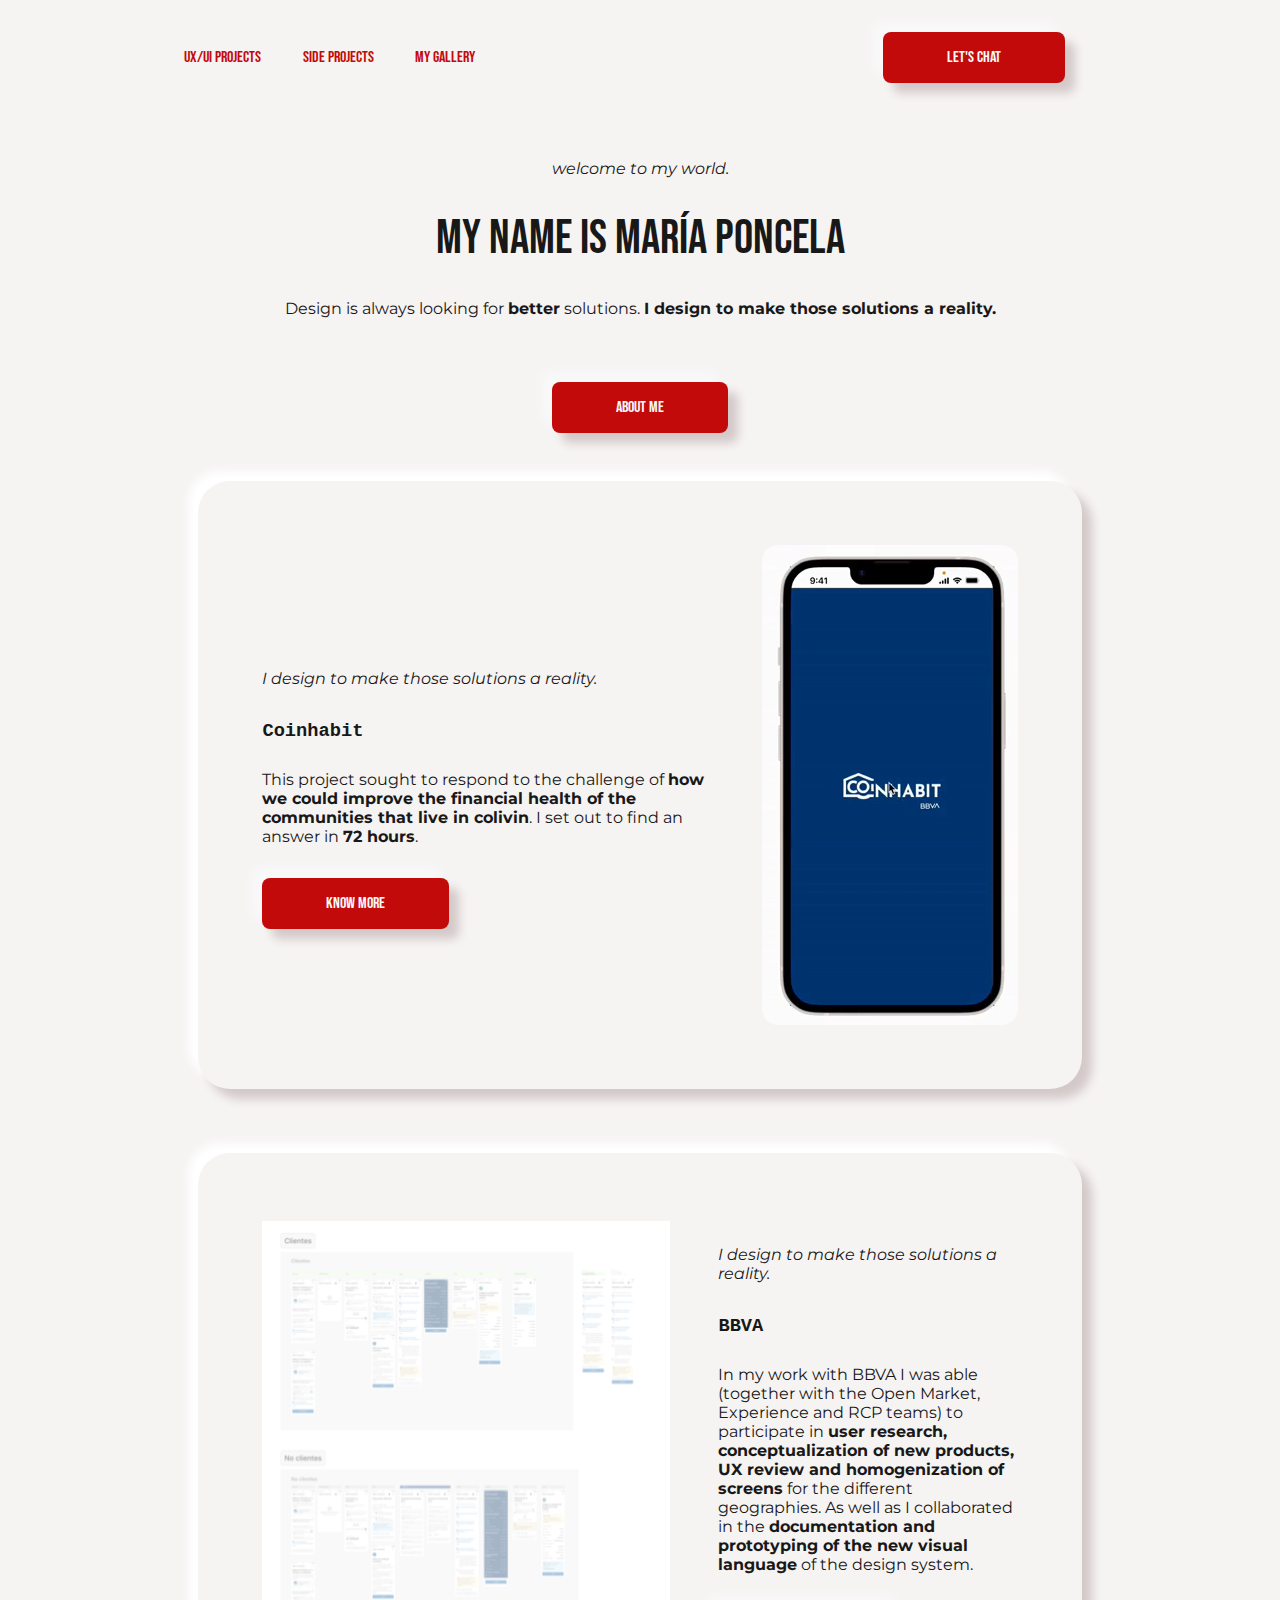
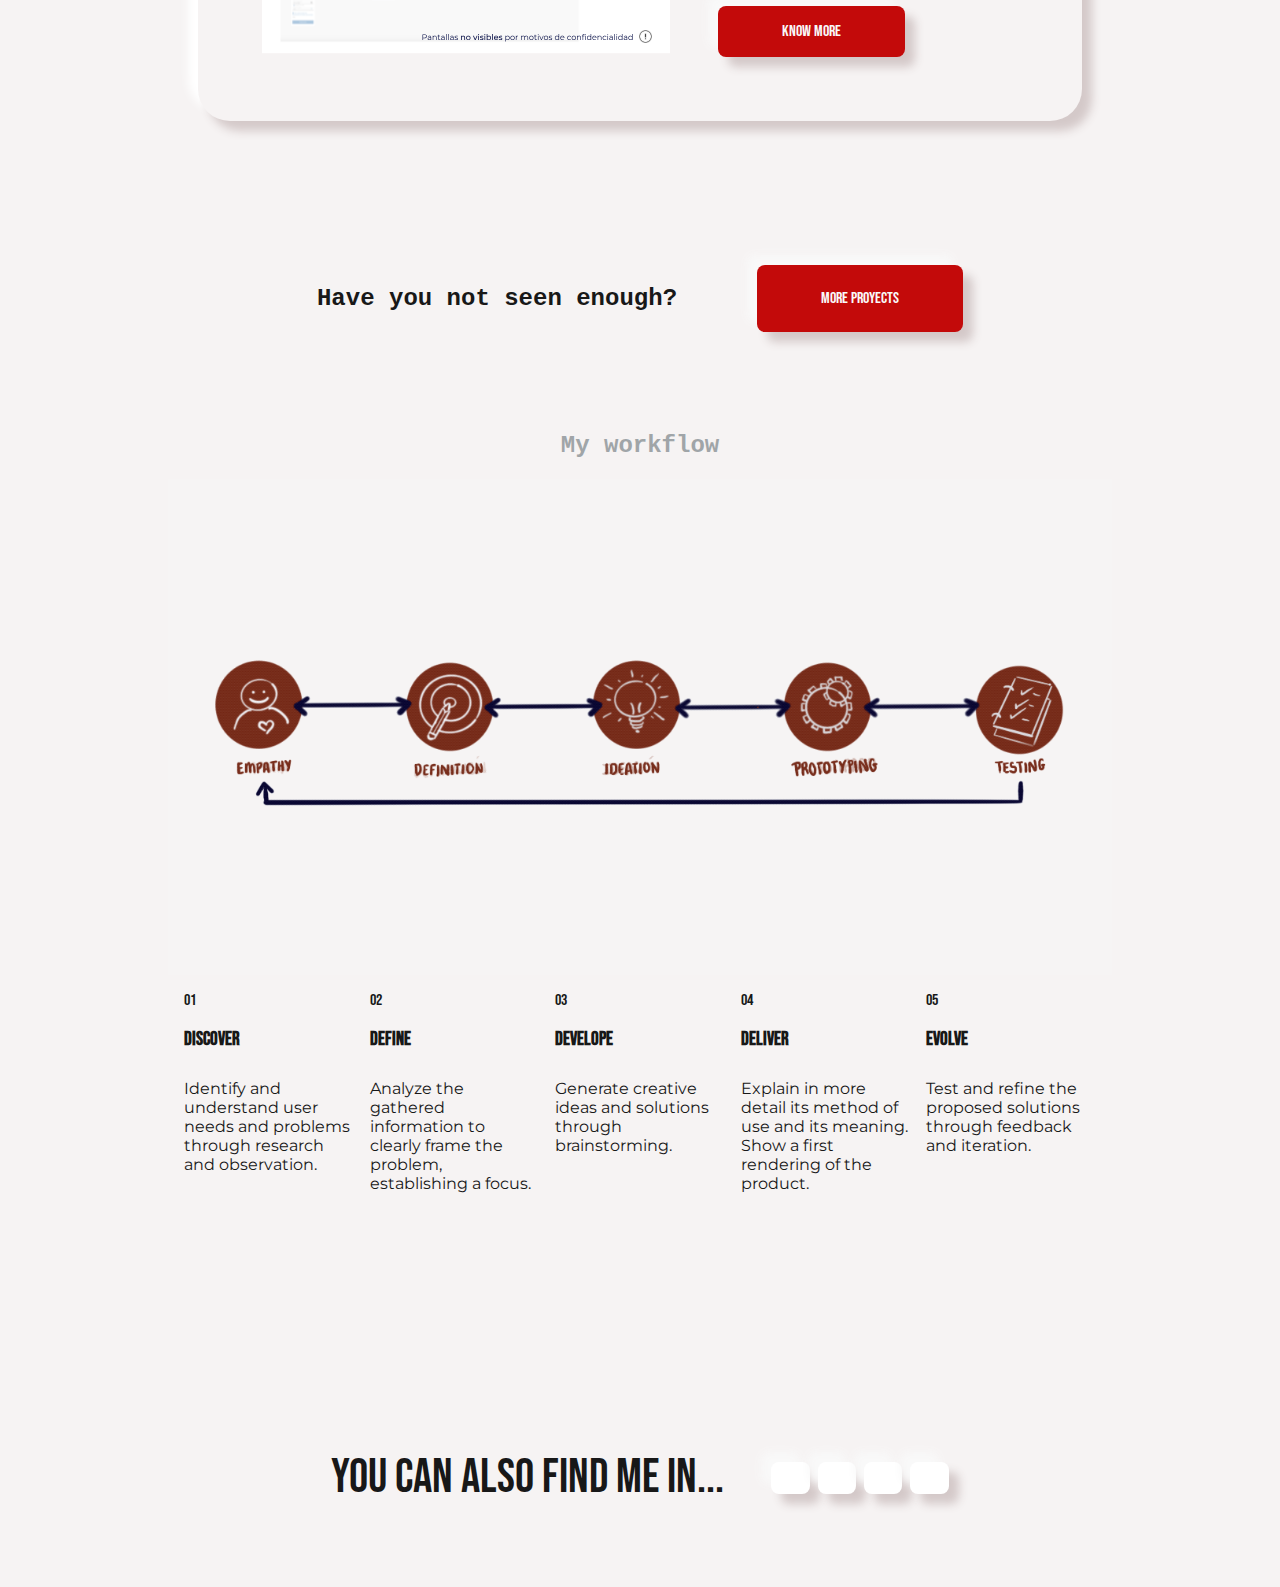
==== commit 333b19ff: "fix últimos cambios" ====
--- a/index.html
+++ b/index.html
@@ -19,7 +19,8 @@
         </header>
 
         <main>
-            <h1>Welcome!<br>My name is María Poncela</h1>
+            <p><em>welcome to my world.</em></p>
+            <h1>My name is María Poncela</h1>
             <p>Design is always looking for <strong>better</strong> solutions. <strong>I design to make those solutions a reality.</strong></p>
             <button onclick="window.location='About.html'">About me</button>
         </main>
@@ -28,7 +29,7 @@
         <section class="proyect">
             <div>
                 <p><em>I design to make those solutions a reality.</em></p>
-                <h1>Coinhabit</h1>
+                <h3>Coinhabit</h3>
                 <p>This project sought to respond to the challenge of <strong>how we could improve the financial health of the communities that live in colivin</strong>. I set out to find an answer in <strong> 72 hours</strong>.</p>
                 <button onclick="window.location='Coinhabit.html'">know more</button>
             </div>
@@ -41,7 +42,7 @@
             <img src="images/BBVA.svg">
             <div>
                 <p><em>I design to make those solutions a reality.</em></p>
-                <h1>BBVA</h1>
+                <h3>BBVA</h3>
                 <p>In my work with BBVA I was able (together with the Open Market, Experience and RCP teams) to participate in <strong>user research, conceptualization of new products, UX review and homogenization of screens</strong> for the different
                         geographies. As well as I collaborated in the <strong>documentation and prototyping
                         of the new visual language</strong> of the design system.</p>
@@ -49,15 +50,60 @@
             </div>
         </section>
         <section class="content">
-            <h1>Have you not seen enough?</h1>
+            <h2>Have you not seen enough?</h2>
             <button onclick="window.location='Side.html'">more proyects</button>
         </section>
-        <h1 class="work">My workflow</h1>
+        <h2 class="work">My workflow</h2>
         <img class="process" src="images/process.gif" responsive-image></img>
         <div class="card-process">
-            <div class="card1">
+            <div class="card_definition">
+                <div class="icon1">01
+                </div>
+            
+                <div class="text">
+                    <h3>Discover</h3>
+                    <p>Identify and understand user needs and problems through research and observation.</p>
+                </div>
+            </div>
+            <div class="card_definition">
+                <div class="icon1">02
+                </div>
+            
+                <div class="text">
+                    <h3>Define</h3>
+                    <p>Analyze the gathered information to clearly frame the problem, establishing a focus.</p>
+                </div>
+            </div>
+            <div class="card_definition">
+                <div class="icon1">03
+                </div>
+            
+                <div class="text">
+                    <h3>Develope</h3>
+                    <p>Generate creative ideas and solutions through brainstorming.</p>
+                </div>
+            </div>
+            <div class="card_definition">
+                <div class="icon1">04
+                </div>
+            
+                <div class="text">
+                    <h3>Deliver</h3>
+                    <p>Explain in more detail its method of use and its meaning. Show a first rendering of the product. </p>
+                </div>
+            </div>
+            <div class="card_definition">
+                <div class="icon1">05
+                </div>
+            
+                <div class="text">
+                    <h3>Evolve</h3>
+                    <p>Test and refine the proposed solutions through feedback and iteration.</p>
+                </div>
+            </div>
+            <!-- <div class="card1">
                 <h2>Discover</h2>
-                <p>Identify and understand user needs and problems through research and observation.</p>
+                <p>Generate creative ideas and solutions through brainstorming.</p>
             </div>
             <div class="card1">
                 <h2>Define</h2>
@@ -74,7 +120,7 @@
             <div class="card1">
                 <h2>Evolve</h2>
                 <p>Test and refine the proposed solutions through feedback and iteration.</p>
-            </div>
+            </div> -->
         </div>
         <img class="loup" src="images/Footer.gif"></img>
         <footer>
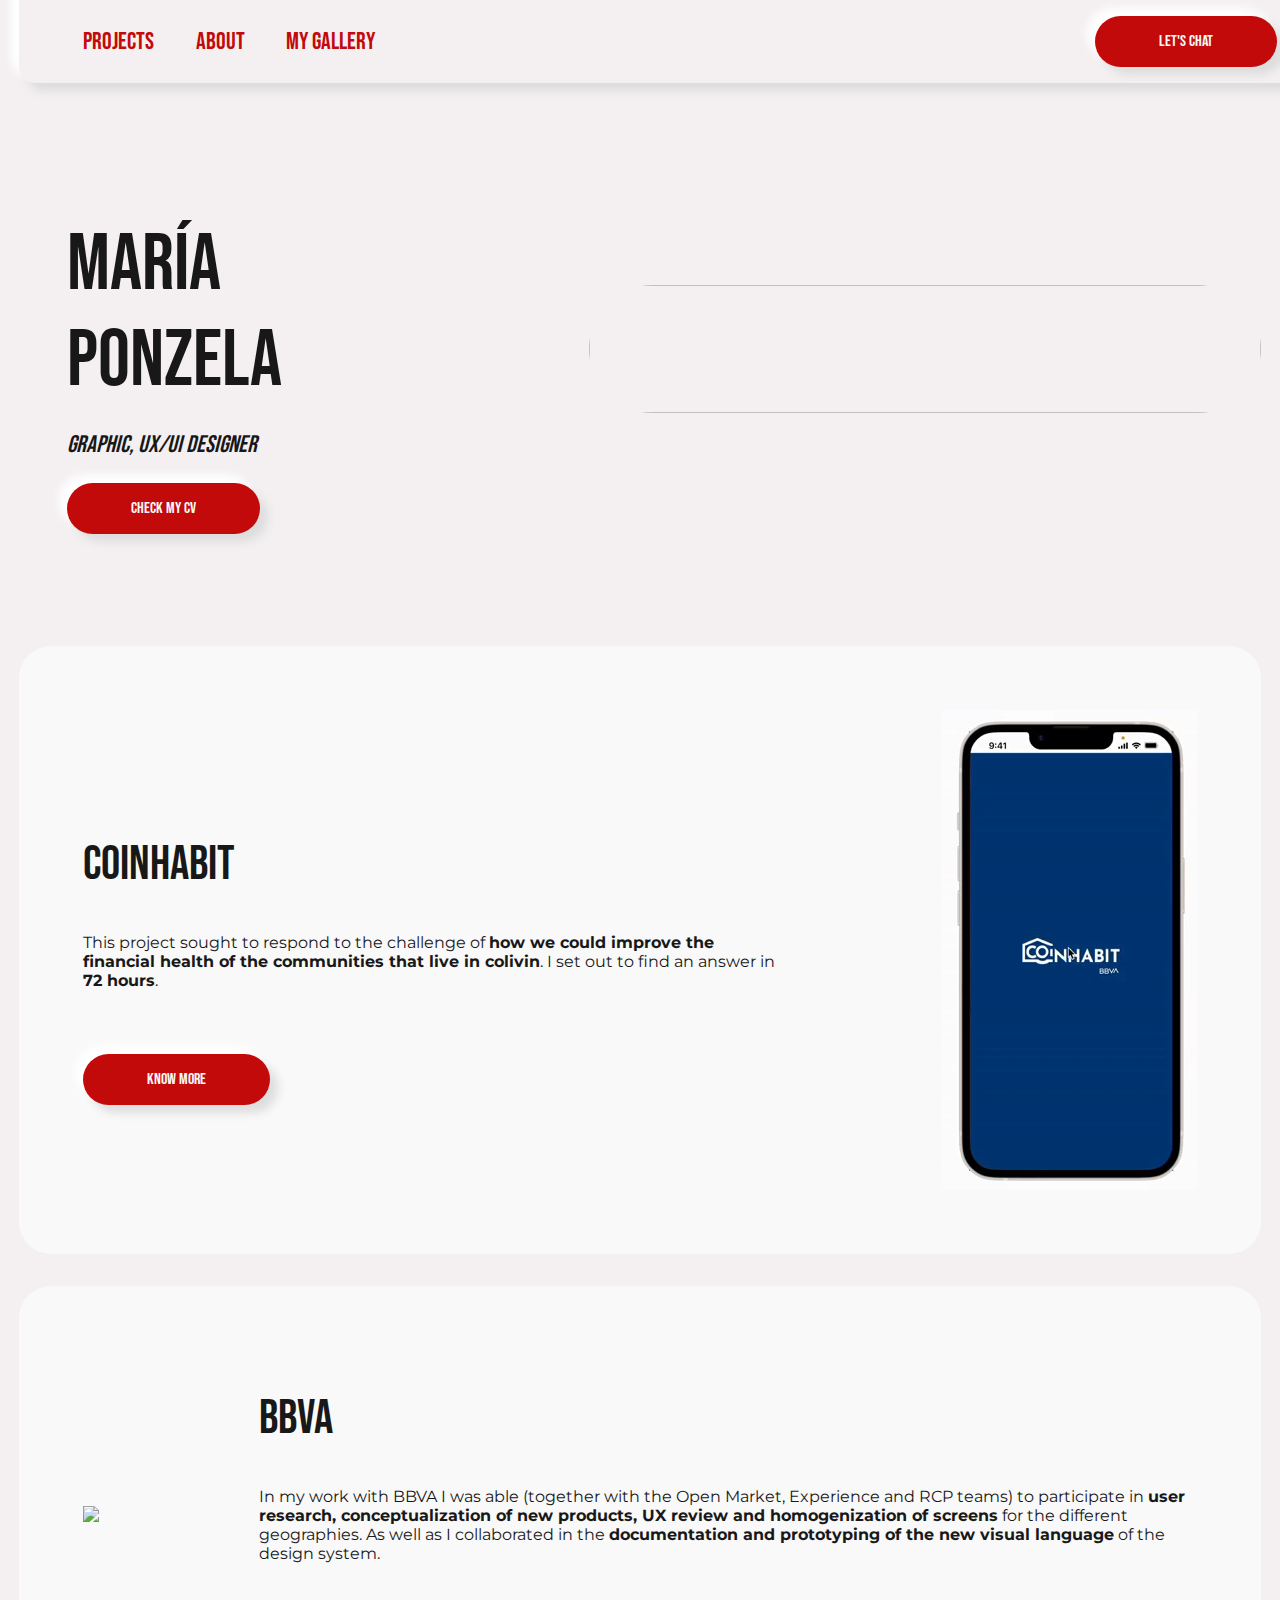
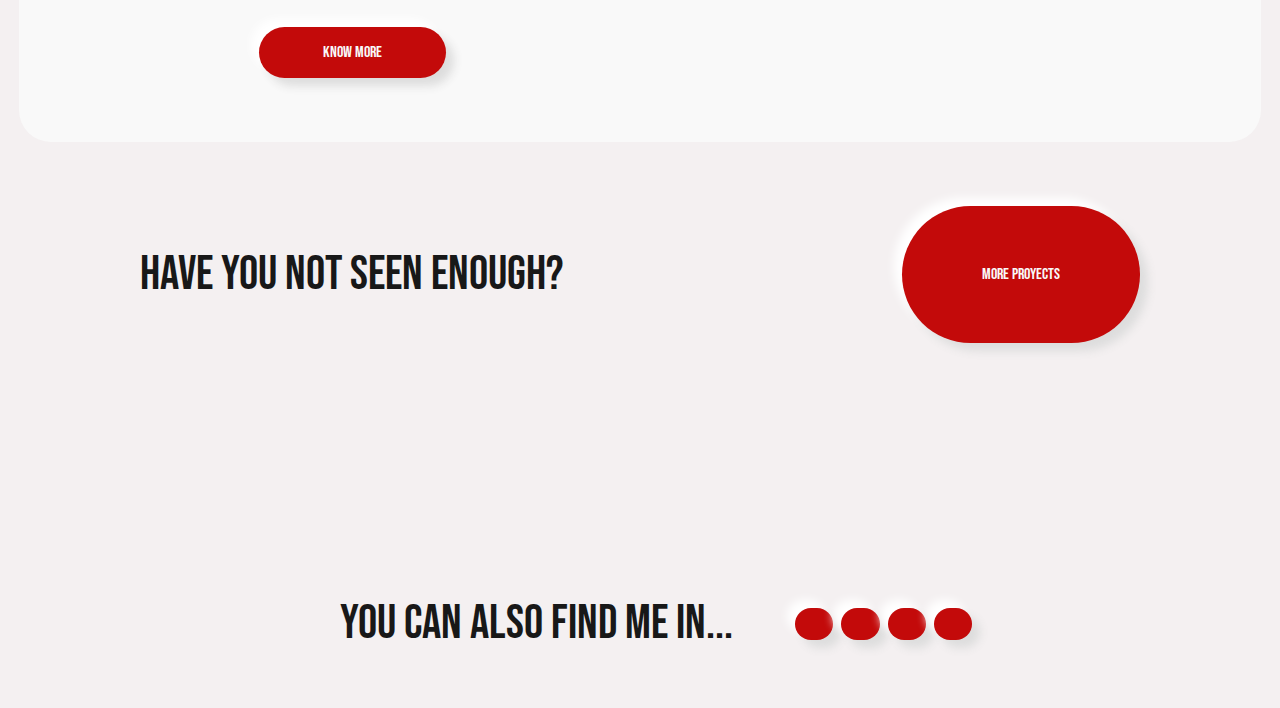
==== commit 19588191: "fix detalles" ====
--- a/index.html
+++ b/index.html
@@ -6,46 +6,58 @@
         <title>Meriweb</title>
         <link rel="stylesheet" href="https://cdnjs.cloudflare.com/ajax/libs/font-awesome/6.6.0/css/all.min.css" integrity="sha512-Kc323vGBEqzTmouAECnVceyQqyqdsSiqLQISBL29aUW4U/M7pSPA/gEUZQqv1cwx4OnYxTxve5UMg5GT6L4JJg==" crossorigin="anonymous" referrerpolicy="no-referrer" />
         <link rel="stylesheet" href="main.css">
+        <link type="stylesheet" href="https://unpkg.com/neomorphism" />
     </head>
 
     <body>
         <header>
             <nav>
-                <a href="index.html">UX/UI Projects</a>
-                <a href="Side.html">Side Projects</a>
+                <a href="index.html"><i class="fa-solid fa-house"></i></a>
+                <a href="Side.html">Projects</a>
+                <a href="About.html">About</a>
                 <a href="Gallery.html">My Gallery</a>
             </nav>
-            <button onclick="window.location='Chat.html'">Let's chat</button>
+            <button class="button" onclick="window.location='Chat.html'">Let's chat</button>
         </header>
 
-        <main>
+        <div class="welcome" style="margin-bottom: 24px;" >
+            <div class="title-left">
+                <h1>María Ponzela</h1>
+                <h3><em>Graphic, UX/UI designer</em></h3>
+                <!-- <p>Design is always looking for <strong>better</strong> solutions. <strong>I design to make those solutions a reality.</strong></p>       -->
+                <a href="images/MariaPonzela_CV2024.pdf" download>
+                    <button class="button_important"><span>check my CV </span></button> 
+                </a> 
+            </div>
+            <img class="welcome-img" src="images/yo1.JPG">
+        </div>
+        
+        
+        <!-- <main>
             <p><em>welcome to my world.</em></p>
-            <h1>My name is María Poncela</h1>
+            <h1>María Ponzela</h1>
             <p>Design is always looking for <strong>better</strong> solutions. <strong>I design to make those solutions a reality.</strong></p>
             <button onclick="window.location='About.html'">About me</button>
-        </main>
+        </main> -->
         
 
         <section class="proyect">
             <div>
-                <p><em>I design to make those solutions a reality.</em></p>
-                <h3>Coinhabit</h3>
+                <h2>Coinhabit</h2>
                 <p>This project sought to respond to the challenge of <strong>how we could improve the financial health of the communities that live in colivin</strong>. I set out to find an answer in <strong> 72 hours</strong>.</p>
                 <button onclick="window.location='Coinhabit.html'">know more</button>
             </div>
             <!-- <iframe style="border: 1px solid rgba(0, 0, 0, 0.1);" width="800" height="450" src="https://embed.figma.com/proto/X1qiUexBBU9hiqyT2tZWs3/Coinhabit?node-id=3-734&node-type=canvas&scaling=scale-down&content-scaling=fixed&page-id=0%3A1&starting-point-node-id=3%3A734&share=1&embed-host=share" allowfullscreen></iframe>            -->
-            <video class="video" autoplay muted loop>
+            <video class="video" autoplay muted loop  style=" max-width: 70%;">
                 <source src="images/coinhabit.mp4">
             </video>  
         </section>
         <section class="proyect">
-            <img src="images/BBVA.svg">
+            <img src="images/BBVA/Cover.png"  style="max-width: 500px;">
             <div>
-                <p><em>I design to make those solutions a reality.</em></p>
-                <h3>BBVA</h3>
+                <h2>BBVA</h2>
                 <p>In my work with BBVA I was able (together with the Open Market, Experience and RCP teams) to participate in <strong>user research, conceptualization of new products, UX review and homogenization of screens</strong> for the different
-                        geographies. As well as I collaborated in the <strong>documentation and prototyping
-                        of the new visual language</strong> of the design system.</p>
+                        geographies. As well as I collaborated in the <strong>documentation and prototyping of the new visual language</strong> of the design system.</p>
                 <button onclick="window.location='bbva.html'">know more</button>
             </div>
         </section>
@@ -53,7 +65,7 @@
             <h2>Have you not seen enough?</h2>
             <button onclick="window.location='Side.html'">more proyects</button>
         </section>
-        <h2 class="work">My workflow</h2>
+        <!-- <h2 class="work">My workflow</h2>
         <img class="process" src="images/process.gif" responsive-image></img>
         <div class="card-process">
             <div class="card_definition">
@@ -101,30 +113,13 @@
                     <p>Test and refine the proposed solutions through feedback and iteration.</p>
                 </div>
             </div>
-            <!-- <div class="card1">
-                <h2>Discover</h2>
-                <p>Generate creative ideas and solutions through brainstorming.</p>
-            </div>
-            <div class="card1">
-                <h2>Define</h2>
-                <p>Analyze the gathered information to clearly frame the problem, establishing a focus.</p>
-            </div>
-            <div class="card1">
-                <h2>Develope</h2>
-                <p>Generate creative ideas and solutions through brainstorming.</p>
-            </div>
-            <div class="card1">
-                <h2>Deliver</h2>
-                <p>Explain in more detail its method of use and its meaning. Show a first rendering of the product.</p>
-            </div>
-            <div class="card1">
-                <h2>Evolve</h2>
-                <p>Test and refine the proposed solutions through feedback and iteration.</p>
-            </div> -->
         </div>
+         -->
         <img class="loup" src="images/Footer.gif"></img>
+
+
         <footer>
-            <h1>You can also find me in...</br></h1>
+            <h2>You can also find me in...</br></h2>
             <div class="RRSS">
                 <button onclick="window.location='https://www.linkedin.com/in/mariaponzela/'"><i class="fab fa-linkedin-in"></i></button>
                 <button onclick="window.location='https://www.linkedin.com/in/mariaponzela/'"><i class="fab fa-behance"></i></button>
--- a/main.css
+++ b/main.css
@@ -11,6 +11,8 @@
     --back: #EDF2F0;
     --neu-1: #f6f3f3;
     --neu-2: #d4c9c9;
+    --soft-shadow: #E6EAF6;
+    --hard-shadow: #e9e9e9;
 
     --white: #f9f9f9;
     --gray: #a0a5a8;
@@ -31,31 +33,29 @@
 /* ----------------------------------------------------- */
 
 
-
 body {
-    display: flex;
-    flex-direction: column;
-    align-items: center;
-    max-width: 944px;
+    font-size: 1rem;
+    background-color: var(--bg);
+	color: var(--black);
+    max-width: 1242px;
     margin: 0 auto;
-    margin-bottom: 2rem;
-    cursor: url('images/cursor.svg'), auto; 
-    background-color: var(--neu-1);
-	color: var(--gray);
-}
-
-
-h1 {
+    justify-content: center;
+    align-items: center;
+}
+
+
+h1,h2,h3 {
     font-family: var(--font-title);
-    color: var(--black);
-    font-size: 3rem;
     font-weight: normal;
 }
+
+h1 { font-size: 5rem; }
+h2 { font-size: 3rem; }
+h3 { font-size: 1.5rem; }
+
 
 p {
     font-family: var(--font-content);
-    margin: 0;
-    margin-bottom: 2rem;
 }
 
 button {
@@ -66,19 +66,16 @@
     border: none;              
     color: var(--white);             
     padding: 1rem 4rem;                    
-    border-radius: 0.5rem;       
-	box-shadow:
-		10px 10px 10px var(--neu-2),
-		-10px -10px 10px var(--white);
+    border-radius: 5rem;       
+    box-shadow: 8px 8px 10px #ddd, -8px -8px 10px #fff;
+
 }
 
 button:hover {
     background-color: var(--white); 
     color: var(--red);
-    cursor: url('images/cursor.svg'), auto;
-    box-shadow: 0 0 0 transparent, 0 0 0 transparent, inset -10px -10px 10px 0px var(--white), inset 10px 10px 10px 0px #aeaec0;
-  transform: scale(.9);
-    
+    box-shadow: 0 0 0 transparent, 0 0 0 transparent, inset -10px -10px 10px 0px var(--bg), inset 10px 10px 10px 0px var(--neu-2);
+    border: none;
 }
 
 .loup{
@@ -94,15 +91,17 @@
     align-items: center;
     padding: 1rem; 
     width: 100%;
-    margin: 1rem 0;
-
-    
+    margin: 0;
+    box-shadow: 8px 8px 10px #ddd, -8px -8px 10px #fff;
+    border-radius: 0 0 1rem 1rem ;
+    
+
 }
 
 header button {
         position: relative;
         display: inline-block;
-        margin-right: 5%;
+
       }
       
 
@@ -113,11 +112,12 @@
     margin: 0;
     padding: 0;
     overflow: hidden;
+   
 }
 
 nav a {
     font-family: var(--font-title);
-    font-size: 1rem;
+    font-size: 1.5rem;
     color: var(--red); 
     text-decoration: none; 
     padding: 0 1rem;
@@ -125,10 +125,9 @@
 }
 
 
-a:hover:not(.active) { 
+nav a:hover:not(.active) { 
     color: black; 
     text-decoration: underline;
-    font-size: 1.2rem;
     cursor: url('images/cursor6.svg'), auto;
 }
  
@@ -136,6 +135,42 @@
 
 /* ----------------welcome------------------------------------- */ 
 
+.welcome {
+    display:flex;
+    align-items:center;
+    gap: 10rem;
+}
+.title-left {
+    margin: 4rem 2rem;
+    display: block;
+    text-align: left; 
+    color: var(--black);
+    padding: 1rem;
+    width: 40%;
+}
+
+.title-left h3{
+    margin-top: -2rem;
+}
+
+.welcome-img {
+    width:42rem;
+    height: 8rem;
+    object-fit: cover;
+    border-radius: 8rem;
+    /* box-shadow: 8px 8px 10px #ddd, -8px -8px 10px #fff; */
+
+}
+
+.welcome-button {
+    margin-top: -5rem;
+    margin-left: 2rem;
+    display:flex;
+    align-items:start;
+    gap: 3rem;
+    float: left;
+
+}
 
 main {
     padding: 1rem;
@@ -144,12 +179,47 @@
 }
 
 main img {
-    max-width: 20rem;
+    max-width: 1242px;
 }
 
 main button {
     margin-top: 2rem;
 }
+
+
+/* ------------------logos----------------------------------- */
+
+.logo-section {
+    display: flex;
+    justify-content: space-between;
+    align-items: center;
+    flex-wrap: wrap;
+    margin-top: 4rem;
+    padding: 3rem 10rem;
+    gap: 2rem;
+    background-color: var(--white);
+    border-radius: 2rem;
+
+}
+
+.logo-section h3{
+    margin-top: 1rem;
+}
+
+.logo-section img {
+    width: 100px;
+    height: auto;
+    opacity: 0.7;
+    filter: grayscale(100);
+    transition: opacity 0.3s ease;
+}
+
+.logo-section img:hover {
+    opacity: 1;
+}
+
+
+
 
 
 /* ------------------trabajos----------------------------------- */
@@ -161,40 +231,42 @@
     display: flex;
     align-items: left;
     text-align: left;
-    height: 400px;
-    width: 944px;
+    height: 600px;
+    width: 1242px;
     transform: scale(1);
 }
 
-.cover_bbva {
+/* .cover_bbva {
     background-image: url('images/BBVA/vela.jpg'); 
     background-size: cover;
     background-position: center;
     display: flex;
     align-items: left;
     text-align: left;
-    height: 400px;
-    width: 944px;
+    height: 800px;
+    width: 100%;
     transform: scale(1);
-}
+} */
 
 .video_coinhabit {
-    width: 100%;; 
-    max-width:944px;
-}
-
-.video_process {
-    width: 450px; 
+    margin:auto;
+    justify-content: center;
+    width: 40rem; 
+    align-items: center;
+}
+
+/* .video_process {
+    width: 1241px; 
     max-width:450px;
-}
+} */
 .context {
     display: flex;
-    margin: 4rem 1.5rem; 
+    margin: 8rem auto; 
     color: var(--black);
     justify-content: center;
     align-items: center;
-    width: 95%; 
-    max-width:944px;
+    width: 80%; 
+    max-width:1242px;
     /* padding: 2rem; */
     border-radius: 2rem;
     gap: 3rem;
@@ -206,17 +278,6 @@
     animation-timing-function: ease; */
 }
 
-.context1 {
-    display: flex;
-    text-align: left;
-    width: 100%; 
-    margin: 4rem;
-}
-
-/* @keyframes mymove {
-    from {left: -4000px;}
-    to {left: 0px;}
-  } */ 
 
 
   .renders {
@@ -228,8 +289,14 @@
     row-gap: 0;
   }  
 
+.renders video {
+    width: 640px;
+    height: 400px;
+    object-fit: cover;
+}
+
 .ejemplos {
-    width: 470px;
+    width: 640px;
     height: 400px;
     object-fit:cover;
 }
@@ -245,6 +312,8 @@
   .carrusel {
     width: 944px; /* Ancho ajustado */
     height: 510px; /* Alto ajustado */
+    scale: 1.4;
+    margin: 6rem auto  ;
     overflow: hidden;
     position: relative;
     border: 2px solid #ccc;
@@ -287,6 +356,7 @@
  
     justify-content: center;
     max-width: 944px;
+    margin: auto;
 }
 
 .container {
@@ -370,13 +440,13 @@
 .tag {
     background-color: var(--bg);
     border: 1.5px solid var(--red);
-    border-radius: 1rem;
+    border-radius: 5rem;
     color: var(--red);
     font-family: var(--font-title);
-    padding: 5px 10px;
+    padding: 0.5rem 2rem;
 
     margin-right: 5px;
-    font-size: 12px;
+    font-size: 1rem;
     z-index: 4;
     position: relative;
 
@@ -389,7 +459,7 @@
 
 .about {
     display: flex;
-    margin: 0 1.5rem; 
+    margin: 0 auto; 
     color: var(--black);
     justify-content: center;
     align-items: center;
@@ -476,27 +546,42 @@
 
 .proyect {
     display: flex;
-    margin: 2rem 1.5rem; 
+    margin: 2rem auto; 
     color: var(--black);
     justify-content: center;
-    align-items: center;
-    width: 80%;; 
-    max-width:944px;
+    font-family: var(--font-title);
+    align-items: center;
     padding: 4rem;
     border-radius: 2rem;
-    gap: 3rem;
-    background-color: var(--neu-1);
-	box-shadow:
+    gap: 10rem;
+    background-color: var(--white);
+	/* box-shadow:
 		10px 10px 10px var(--neu-2),
-		-10px -10px 10px white;
-}
+		-10px -10px 10px white; */
+}
+
+.proyect button{
+    margin-top: 3rem;
+    background-color: var(--red);
+    color: var(--white);
+    border: none;
+}
+
+.proyect button:hover{
+    background-color: var(--white); 
+    color: var(--red);
+    box-shadow: 0 0 0 transparent, 0 0 0 transparent, inset -10px -10px 10px 0px var(--bg), inset 10px 10px 10px 0px var(--neu-2);
+    border: none;
+}
+
+
 
 
 /* ----------------------More proyects------------------------------- */ 
 
 .content {
     display: flex;
-    margin: 7rem 1.5rem 3rem; 
+    margin: 4rem auto; 
     justify-content: center;
     color: var(--black);
     max-width: 1000px;
@@ -505,19 +590,16 @@
 }
 
 
-.content div {
-    padding: 5rem 2rem;
-}
-
-video {
-    border-radius: 1rem;
-    min-height: 5rem;
-}
+.content button{
+    padding: 1rem 5rem ;
+}
+
+
 
 /* ----------------------Chat------------------------------- */ 
 
 form {
-    display: flex;
+    display: block;
     align-items: center;
     height: 200px;
 }
@@ -564,23 +646,28 @@
 
 .contact{
     display: block;
-    justify-items: right !important;
-    width: 20%; 
-    max-width:944px;
-    text-align: right;
+    justify-content: center;
+    align-items: center;
+    width: 100%;
+    padding: 1rem;
+margin-top: 2rem;
+    border-radius: 0.5rem;
 }
 
 /* ----------------------process------------------------------- */ 
 
 .work {
     text-align: center; 
-    padding-top: 2rem;
+    margin: 4rem auto;
     max-width: 800px;
+    justify-content: center;
+    align-items: center;
 }
 
 .process {
-    width: 100%;
+    width: 80%;
     filter: brightness(99%); 
+    justify-content: center;
     
 }
 
@@ -595,7 +682,7 @@
     margin-bottom: 2rem;
 }
 
-.card1 h1 {
+/* .card1 h1 {
     font-family: var(--font-title);
 }
 
@@ -613,9 +700,53 @@
 .card:hover {
     transform: scale(1.05);
     box-shadow: 0 4px 10px rgba(0, 0, 0, 0.2);
-}
-
-
+} */
+
+.card_definition {
+    width: auto;
+    height: auto;
+    background-color: var(--neu-1);
+    text-align: center;
+    /* border: 10px solid #eee; */
+    border-radius: 2px;
+    /* box-shadow: inset 5px 5px 10px #bbb, inset -5px -5px 10px #fff; */
+    transition: 0.5s;
+  }
+  
+  .card_deinition:hover {
+    height: auto ;
+  }
+  
+  .icon1 {
+    width: 150px;
+    height: 60px;
+    color: var(--black);
+    font-size: 3rem;
+    background-color: var(--neu-1);
+    margin: 20px auto;
+    padding: 5px;
+    border-radius: 10%;
+    box-shadow: 8px 8px 10px #ddd, -8px -8px 10px #fff;
+  }
+  
+  .text {
+    color: var(--black);
+    background-color: var(--neu-1);
+    padding: 10px;
+    margin: 5px 20px;
+    border-radius: 8px;
+    box-shadow: 8px 8px 10px #ddd, -8px -8px 10px #fff;
+    transform: translateY(-80px) scale(0);
+    transition: all 0.5s;
+  }
+  
+  .card_definition:hover .text {
+    transform: translateY(0) scale(1)
+  }
+  
+  .text h3 {
+    text-shadow: 2px 2px 0px #fff;
+  }
 
 
 
@@ -647,16 +778,17 @@
 }
 
 .RRSS button {
-    padding: 1rem 1.2rem !important;
-    background-color: white;              
-    color: var(--black);                                    
+    padding: 1rem 1.2rem ;
+    background-color: var(--red);              
+    color: var(--white);  
+    border: none;                                  
 }
 
 .RRSS button:hover {
-    background-color: var(--red); 
-    color: white;
-    cursor: url('images/cursor.svg'), auto;
-
+    background-color: var(--white); 
+    color: var(--red);
+    box-shadow: 0 0 0 transparent, 0 0 0 transparent, inset -10px -10px 10px 0px var(--bg), inset 10px 10px 10px 0px var(--neu-2);
+    border: none;
 }
 
 
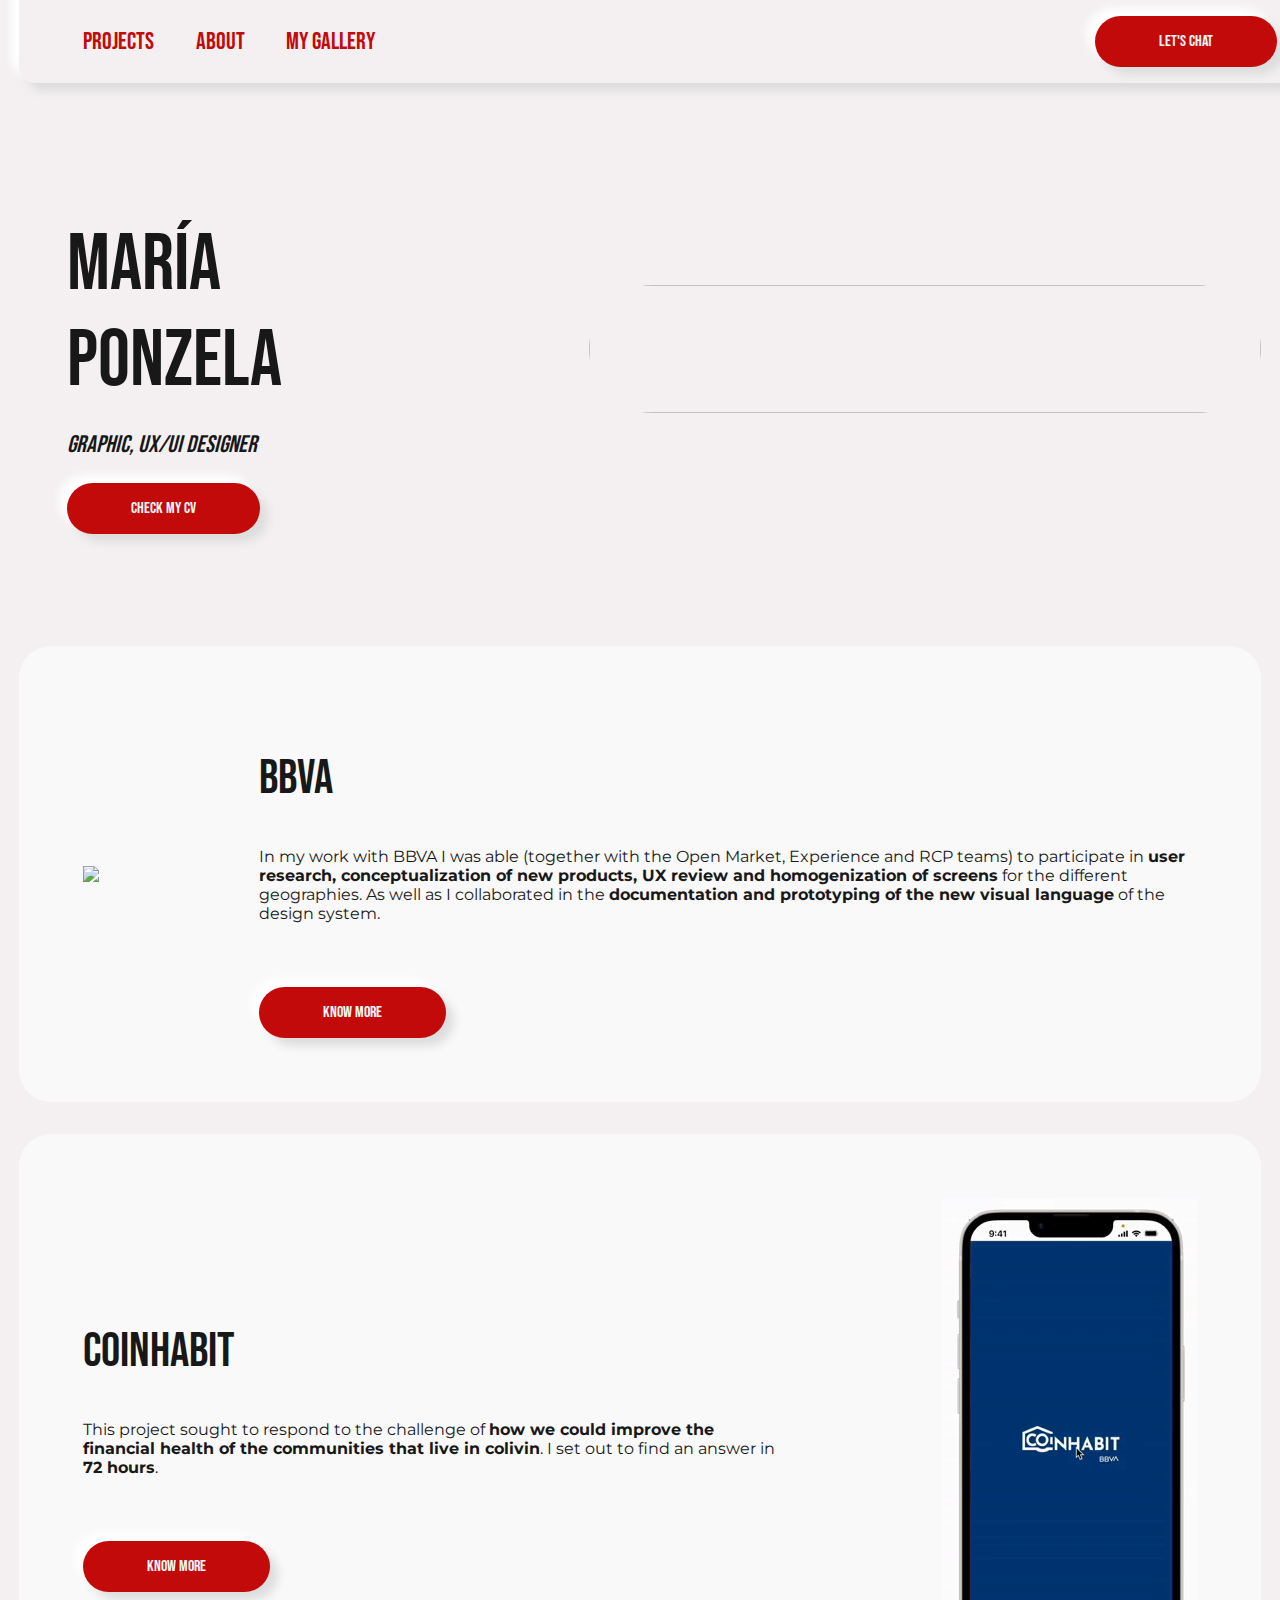
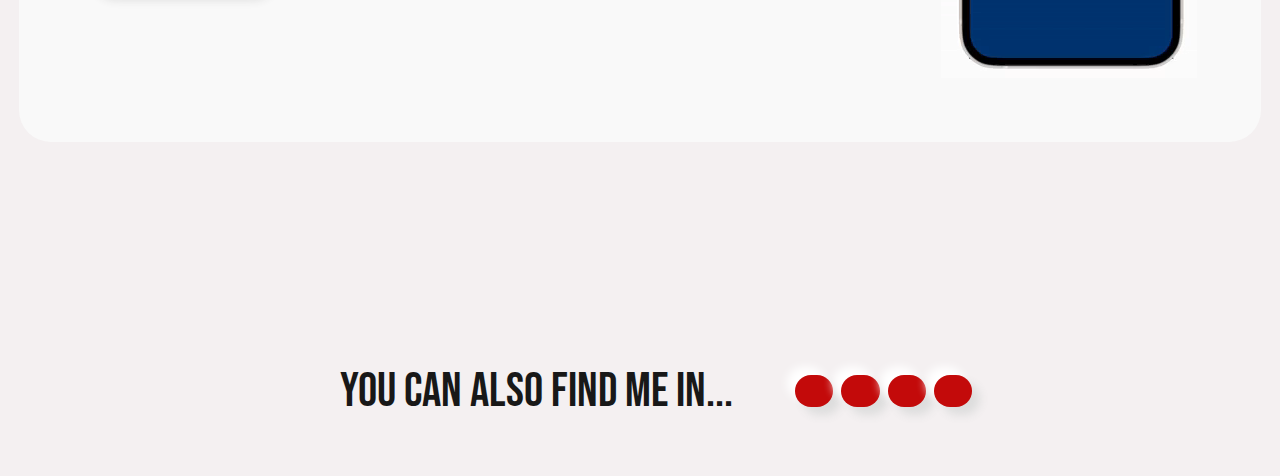
==== commit 0b498abb: "fix cards and order of projects" ====
--- a/index.html
+++ b/index.html
@@ -25,11 +25,11 @@
                 <h1>María Ponzela</h1>
                 <h3><em>Graphic, UX/UI designer</em></h3>
                 <!-- <p>Design is always looking for <strong>better</strong> solutions. <strong>I design to make those solutions a reality.</strong></p>       -->
-                <a href="images/MariaPonzela_CV2024.pdf" download>
+                <a href="images/CV_MariaPonzela_2024.pdf" download>
                     <button class="button_important"><span>check my CV </span></button> 
                 </a> 
             </div>
-            <img class="welcome-img" src="images/yo1.JPG">
+            <img class="welcome-img" src="images/yo1.jpeg">
         </div>
         
         
@@ -40,6 +40,15 @@
             <button onclick="window.location='About.html'">About me</button>
         </main> -->
         
+        <section class="proyect">
+            <img src="images/BBVA/Cover.png"  style="max-width: 500px;">
+            <div>
+                <h2>BBVA</h2>
+                <p>In my work with BBVA I was able (together with the Open Market, Experience and RCP teams) to participate in <strong>user research, conceptualization of new products, UX review and homogenization of screens</strong> for the different
+                        geographies. As well as I collaborated in the <strong>documentation and prototyping of the new visual language</strong> of the design system.</p>
+                <button onclick="window.location='bbva.html'">know more</button>
+            </div>
+        </section>
 
         <section class="proyect">
             <div>
@@ -52,19 +61,11 @@
                 <source src="images/coinhabit.mp4">
             </video>  
         </section>
-        <section class="proyect">
-            <img src="images/BBVA/Cover.png"  style="max-width: 500px;">
-            <div>
-                <h2>BBVA</h2>
-                <p>In my work with BBVA I was able (together with the Open Market, Experience and RCP teams) to participate in <strong>user research, conceptualization of new products, UX review and homogenization of screens</strong> for the different
-                        geographies. As well as I collaborated in the <strong>documentation and prototyping of the new visual language</strong> of the design system.</p>
-                <button onclick="window.location='bbva.html'">know more</button>
-            </div>
-        </section>
-        <section class="content">
-            <h2>Have you not seen enough?</h2>
+        
+        <!-- <section class="content">
+            <a href="Side.html"><h2>Have you not seen enough?</h2></a>
             <button onclick="window.location='Side.html'">more proyects</button>
-        </section>
+        </section> -->
         <!-- <h2 class="work">My workflow</h2>
         <img class="process" src="images/process.gif" responsive-image></img>
         <div class="card-process">
--- a/main.css
+++ b/main.css
@@ -179,7 +179,7 @@
 }
 
 main img {
-    max-width: 1242px;
+    max-width: 100%;
 }
 
 main button {
@@ -372,64 +372,80 @@
     max-width: 944px;
 } */
 
+
 .card {
-    position: relative; 
-    display: flex;
-    align-items: center; 
-    justify-content: center; 
-    text-align: center;  
-
-    border-radius: 8px;  
-    height: 300px;
-    width: 400px;
-  
-    margin: 1rem;
-    background-color: rgba(0, 0, 0, 0.05); 
-    transition: background-color 0.3s ease;
-    overflow: hidden; 
-}
-
-.card::before ,.image{
-    content: ''; 
-    position: absolute; 
-    top: 0;
-    left: 0;
-    right: 0;
-    bottom: 0;
-    width: 450px;
-    background-image: inherit; 
-    background-size: cover; 
-    background-position: center; 
-    opacity: 0; 
-    transition: opacity 0.3s ease; 
-    z-index: 1;
-    filter: brightness(100%); 
-}
-
-.image{
-    width: 100%;
-    height: 100%;
-}
-
-.card:hover::before ,.image:hover, .image:after {
-    opacity: 1;
- }
-
- .card:hover .title {
-    opacity: 0; 
-}
-
-.title {
-    margin: 0; 
-    color: var(--black); 
-    z-index: 3; 
-    position: relative; 
-    transition: opacity 0.3s ease; 
-}
-
-
-
-
+  margin: 1rem auto;
+  position: relative;
+  width: 300px;
+  height: 200px;
+  background-color: #f2f2f2;
+  border-radius: 10px;
+  display: flex;
+  align-items: center;
+  justify-content: center;
+  overflow: hidden;
+  perspective: 1000px;
+  box-shadow: 0 0 0 5px #ffffff80;
+  transition: all 0.6s cubic-bezier(0.175, 0.885, 0.32, 1.275);
+}
+
+.card img {
+  width: 300px;
+  object-fit: cover;
+  fill: #333;
+  transition: all 0.6s cubic-bezier(0.175, 0.885, 0.32, 1.275);
+}
+
+.card:hover {
+  transform: scale(1.05);
+  box-shadow: 0 8px 16px rgba(255, 255, 255, 0.2);
+}
+
+.card__content {
+  position: absolute;
+  top: 0;
+  left: 0;
+  width: 100%;
+  height: 100%;
+  padding-left: 0.5rem; 
+  box-sizing: border-box;
+  background-color: #f2f2f2;
+  transform: rotateX(-90deg);
+  transform-origin: bottom;
+  transition: all 0.6s cubic-bezier(0.175, 0.885, 0.32, 1.275);
+}
+
+.card:hover .card__content {
+  transform: rotateX(0deg);
+}
+
+.card__title {
+  /* margin: 0 0 0 0.5rem; */
+  font-size: 2rem;
+  font-family: var(--font-title);
+  text-align: center;
+  color: #333;
+  font-weight: 700;
+  font-weight: normal;
+}
+
+.card:hover svg {
+  scale: 0;
+}
+
+.card__description {
+  margin: 0 1 0 0.5rem;
+  /* padding-bottom: 2rem; */
+  font-family: var(--font-content);
+  font-size: 14px;
+  color: #777;
+  line-height: 1.4;
+}
+
+
+
+
+/* 
 .tags {
     position: absolute;
     top: 10px;
@@ -513,8 +529,8 @@
     height: auto;
     filter: brightness(100%);
     object-fit: cover;
-    width: 200px; 
-    height: 200px;
+    width: 250px; 
+    height: 250px;
     gap: 0;
     row-gap: 0;
 
@@ -668,6 +684,7 @@
     width: 80%;
     filter: brightness(99%); 
     justify-content: center;
+    margin: 0 7rem auto;
     
 }
 
@@ -800,355 +817,134 @@
 
 /* Media Queries */
 
-@media (max-width: 800px) {
+@media (max-width: 768px) {
  
-    h1{
-        font-size: 230%;
-        }
-    
-    /* ............................................. */
-    
-    nav a{
-        display: block;
-        width: 100%;
-        margin-left: 5%;
-        margin-right: 5%;
-        gap: 10%;
-    }
-
-
-    /* ............................................. */
-
-    main{
-        margin: 10%;
-    }
-    main h1{
-        font-size: 250%;
-        width: 100%;
-    }
-    main p{
+    .root{
         font-size: 70%;
-        width: 100%;
-    }
-
-    /* ............................................. */
+    }
+    body{
+        font-size: 70%;
+        max-width:750px;
+    }
+    
+    img{ 
+        width: 50%;
+    }
+
 
     .proyect {
-        font-size: 0.7rem; 
+        font-size: 70%; 
         width: 70%;
-        flex-wrap: wrap;
-        flex-direction: column; 
-        align-items: center; 
-        text-align: center; 
     }
 
     .proyect video,
     .proyect img {
-        max-width: 90%; 
-        height: 90%; 
-        width: 100%;
-    }
+        max-width:750px;
+    } 
 
     /* ............................................. */  
     
-    .about{
-        font-size: 0.7rem; 
+     .about{
         width: 70%;
-        flex-wrap: wrap;
-        flex-direction: column; 
-        align-items: center; 
-        text-align: center; 
-        display:block;
-    }
-    .about img{
-        min-width: 70%;
-    }
-
-    /* ............................................. */
-
-    .responsive {
-        display: grid;
-        grid-template-columns: repeat(3, 1fr);
-     }
-
-    /* ............................................. */
+    }
 
 
     .content {
-        font-size: 0.7rem; 
-        width: 80%;
+        width: 70%;
         margin:10%
     }
     
     .content h1 {
         font-size: 300%;
 
-    }
+    } */
 
     /* ............................................. */
 
-    .card-process {
-        max-width: 100%;
+    section{
+        width:750px;
         font-size: 50%;
     }
 
-    /* ............................................. */
-
-    .loup {
-        display: none;
-    }
-
-    footer{
+    section img{
+        width:50%;
+    }
+     .card-process {
+        max-width:70%;
+        font-size: 50%;
         display: flex;
         flex-wrap: wrap;
-        font-size: 10%;
-        justify-content: center;
-        align-items: center;
-        width: 80%;
-        padding-top: 4rem;
-    }
-    footer h1{
-        font-size: 1500%;
-    }
-    
-}
-
-@media (max-width: 500px) {
- 
-    h1{
-    font-size: 200%;
-    }
-
-    /* ............................................. */
-
-     nav a{
-        display: block
     } 
 
-    a{
-        font-size: 80%;
-    } 
-
-    /* ............................................. */
-
-    main{
-        margin: 10%;
-    }
-    main h1{
-        font-size: 250%;
-        width: 100%;
-    }
-    main p{
+    .card_definition {
+        max-width:70%;
+        font-size: 50%;
+    }
+    
+}
+
+
+@media (max-width: 375px) {
+    .root{
         font-size: 70%;
-        width: 100%;
-    }
-
-    /* ............................................. */
+    }
+    body{
+        font-size: 70%;
+        max-width:750px;
+    }
+    
+    img{ 
+        width: 50%;
+    }
+
 
     .proyect {
-        font-size: 0.5rem; 
-        width: 55%;
-        flex-wrap: wrap;
-        flex-direction: column; 
-        align-items: center; 
-        text-align: center; 
-
+        font-size: 70%; 
+        width: 70%;
     }
 
     .proyect video,
     .proyect img {
-        max-width: 90%; 
-        height: 90%; 
-        width: 100%;
-    }
-
-    /* ............................................. */
-
-    .container {
-        display: grid;
-        grid-template-columns: repeat(1, 1fr);
-    }
-
-    .card {
-        height: 300px;
-        width: 300px; 
-    }
-    
-    .card::before ,.image{
-        width: 350px;
-        object-fit: cover;
-     }
-
-    /* ............................................. */
-
-    .responsive {
-        display: grid;
-        grid-template-columns: repeat(2, 1fr);
-    
-     }
-
-    /* ............................................. */
-
-    .about{
-        font-size: 0.7rem; 
-        width: 50%;
-        flex-wrap: wrap;
-        flex-direction: column; 
-        align-items: center; 
-        text-align: center; 
-    }
-
-    .about img{
-        min-width: 50%;
-    }
-
-    /* ............................................. */
+        max-width:750px;
+    } 
+
+    /* ............................................. */  
+    
+     .about{
+        width: 70%;
+    }
+
 
     .content {
-        font-size: 0.5rem; 
-        width: 200px;
+        width: 70%;
         margin:10%
     }
     
     .content h1 {
         font-size: 300%;
 
-    }
-    
+    } */
+
     /* ............................................. */
 
-    .card-process {
+    section{
+        width:750px;
+        font-size: 50%;
+    }
+
+    section img{
+        width:50%;
+    }
+     .card-process {
+        max-width:70%;
+        font-size: 50%;
         display: flex;
         flex-wrap: wrap;
+    } 
+
+    .card_definition {
+        max-width:70%;
         font-size: 50%;
-        justify-content: center;
-    }
-
-    /* ............................................. */   
-
-    .loup {
-        display: none;
-    }
-
-    footer{
-        display: flex;
-        flex-wrap: wrap;
-        font-size: 10%;
-        justify-content: center;
-        align-items: center;
-        width: 70%;
-    }
-    footer h1{
-        font-size: 1500%;
-    }
-
-}
-
-@media (max-width: 390px) {
-    
-    .body{
-        margin: 7rem;
-        font-size: 30%;
-    }
-
-    h1{
-        font-size: 200%;
-        }
-    
-    /* ............................................. */   
-
-    nav a{
-        display: block
-    } 
-
-    a{
-        font-size: 70%;
-    }
-
-    /* ............................................. */   
- 
-    .main{
-        font-size: 10%;
-    }
-
-    /* ............................................. */   
-
-    .proyect {
-        font-size: 0.5rem;
-        width: 55%;
-        flex-wrap: wrap;
-        flex-direction: column; 
-        align-items: center; 
-        text-align: center; 
-
-    }
-
-    .proyect video,
-    .proyect img {
-        max-width: 100%; 
-        height: 100%; 
-        width: 100%;
-    }
-
-    /* ............................................. */
-
-    .responsive {
-        display: grid;
-        grid-template-columns: repeat(2, 1fr);
-     }
-
-    /* ............................................. */
-
-
-    .about{
-        font-size: 0.7rem; 
-        width: 50%;
-        flex-wrap: wrap;
-        flex-direction: column; 
-        align-items: center; 
-        text-align: center; 
-    }
-    .about img{
-        min-width: 100%;
-    }
-
-
-    /* ............................................. */   
-
-    .content {
-        font-size: 0.5rem; 
-        width: 200px;
-    }
-    
-    .content h1 {
-        font-size: 300%;
-
-    }
-
-    /* ............................................. */
-
-    .card-process {
-        max-width: 100%;
-        font-size: 50%;
-    }
-
-    /* ............................................. */   
-
-    .loup {
-        display: none;
-    }
-
-    footer{
-        display: flex;
-        flex-wrap: wrap;
-        font-size: 10%;
-        justify-content: center;
-        align-items: center;
-        width: 70%;
-    }
-    footer h1{
-        font-size: 1500%;
-    }
-    
-}
-
+    }
+    
+}
